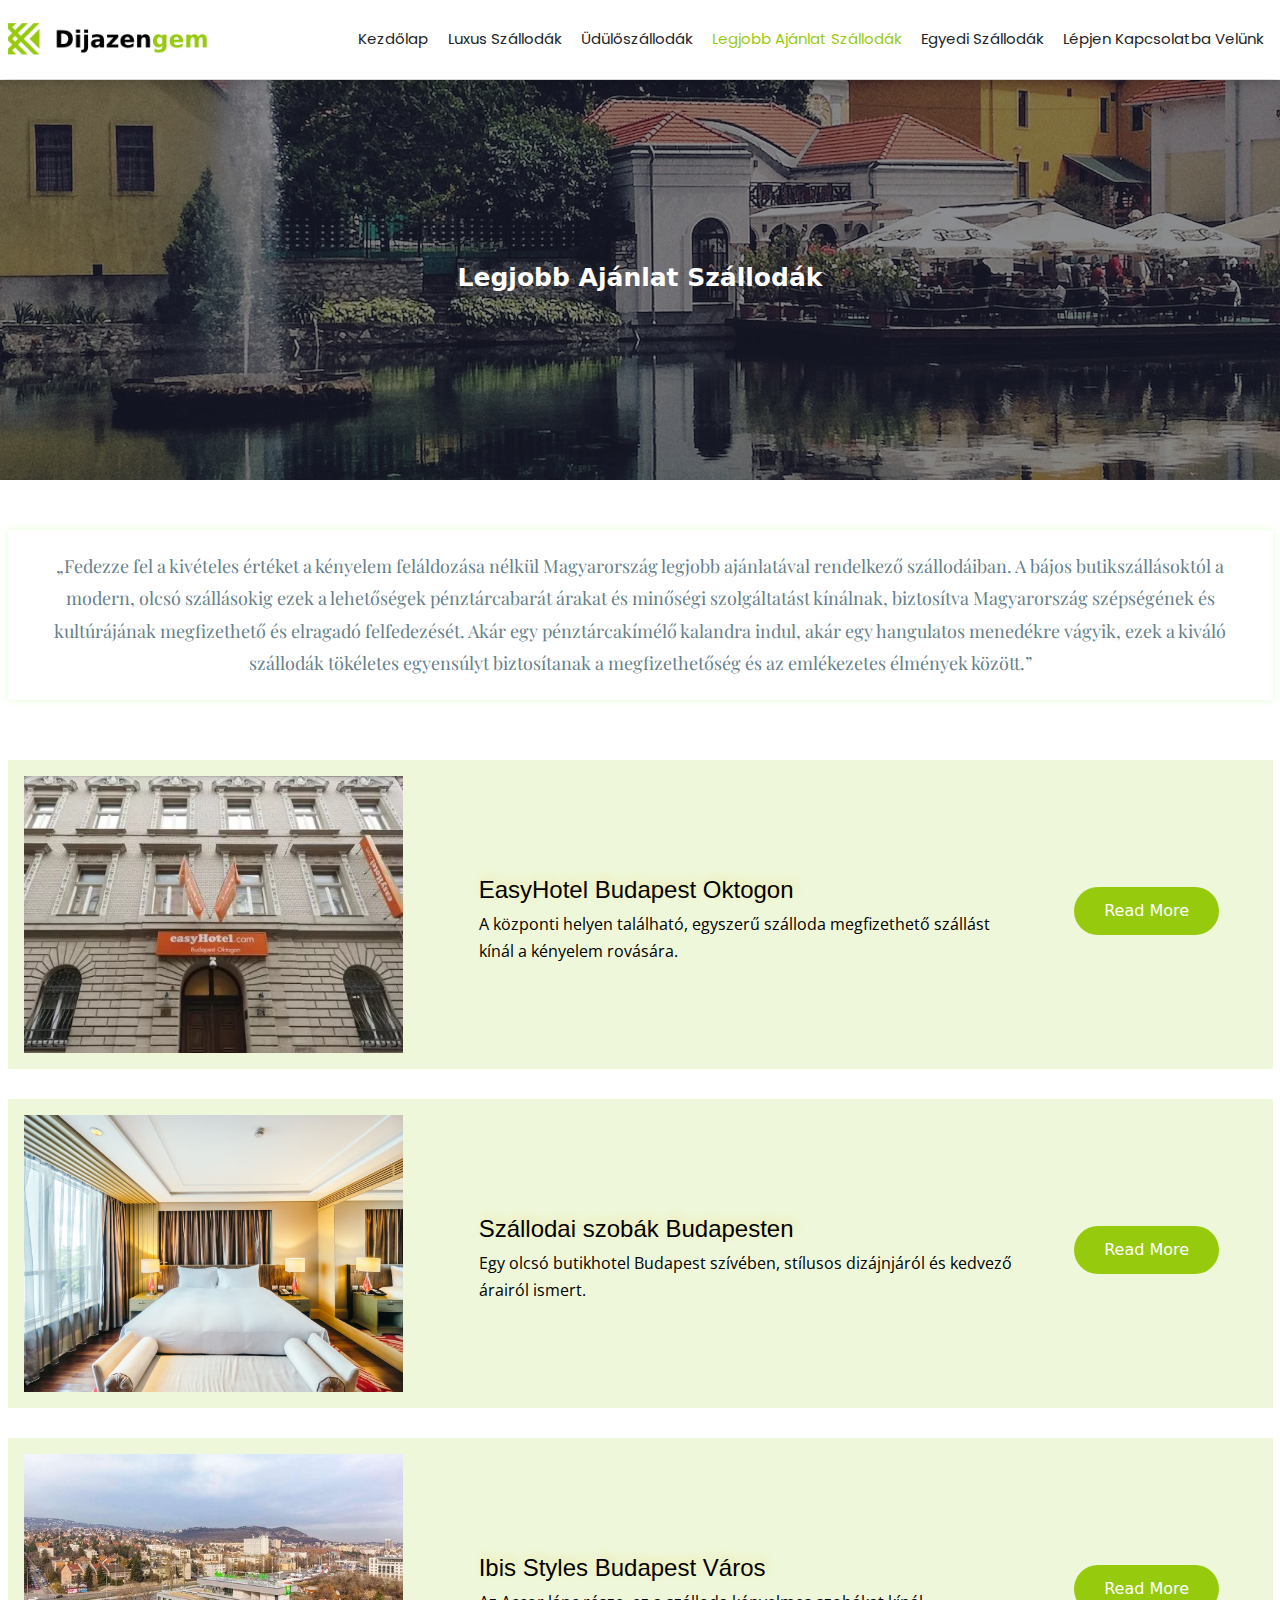
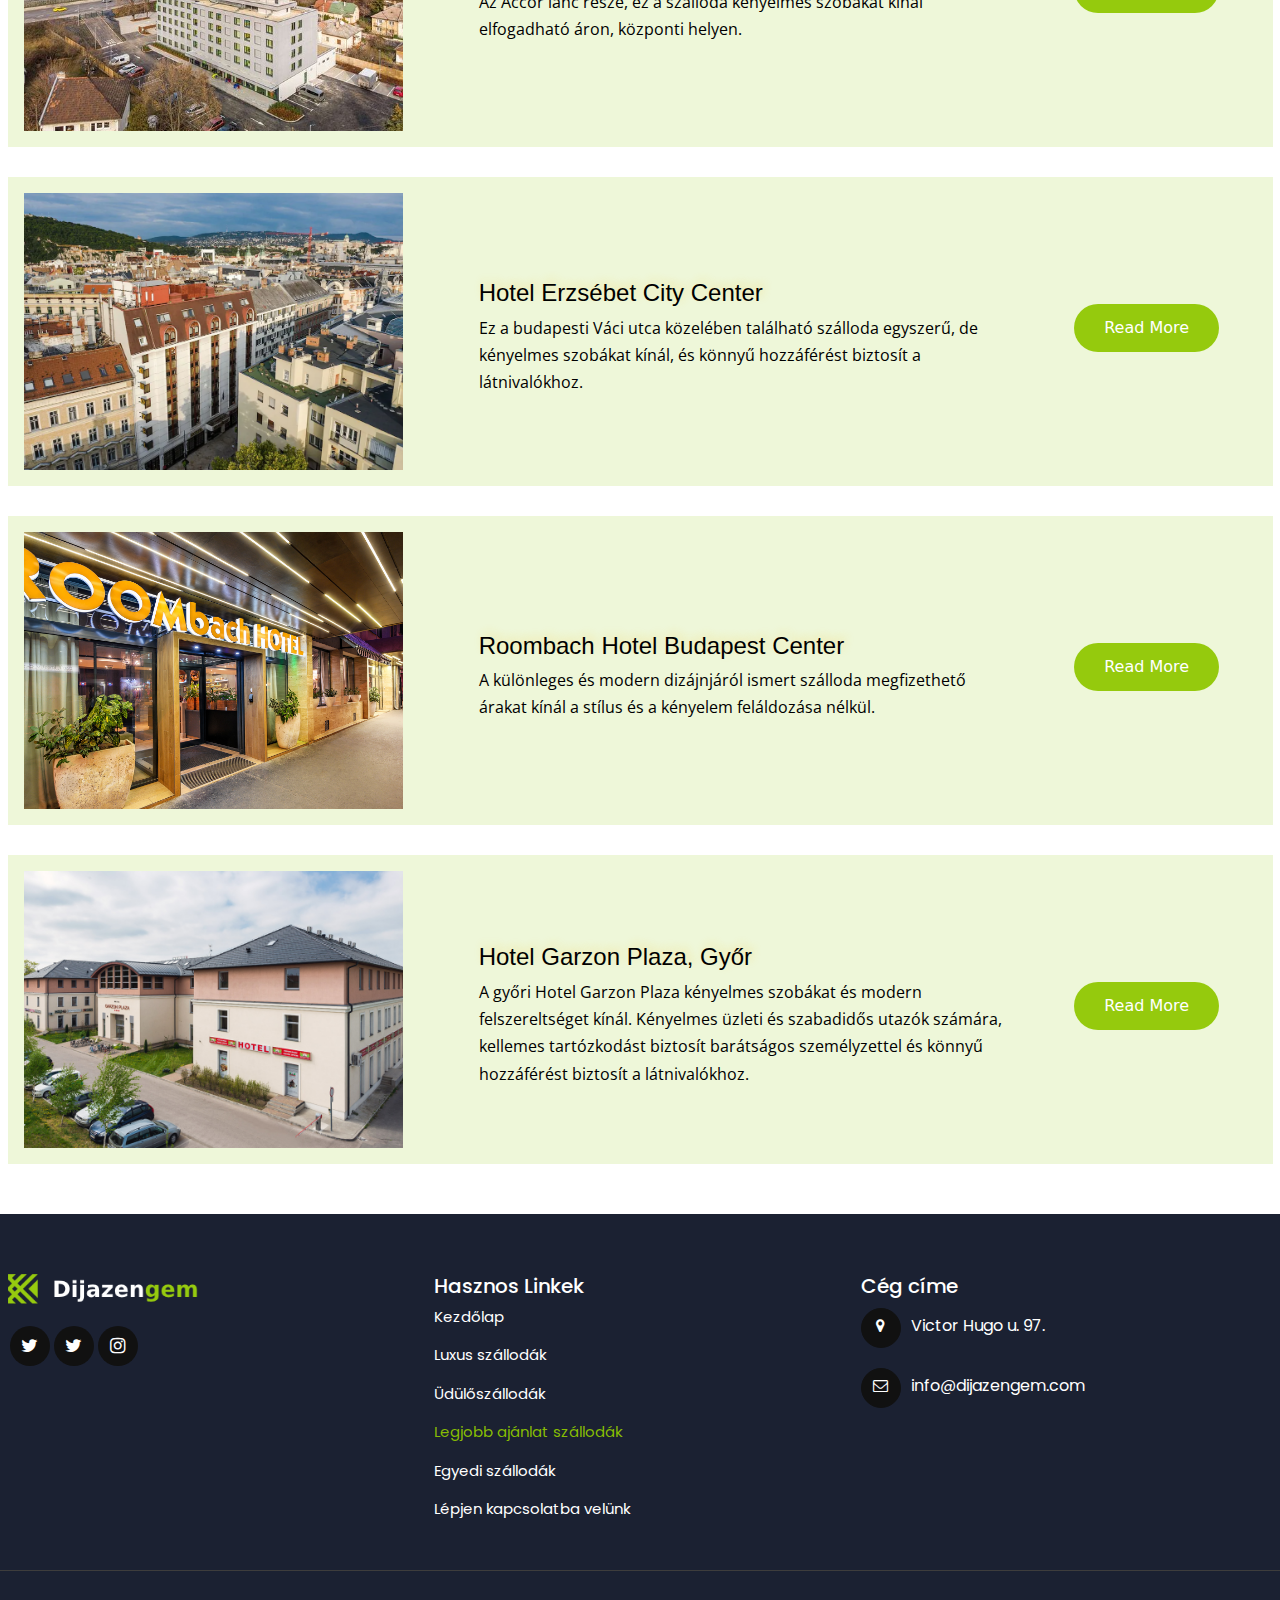
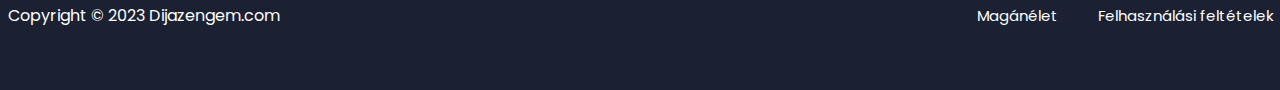
==== best-hotels.html @ f7c31608 "sdsd" ====
<!DOCTYPE html>
<html lang="en">

<head>
    <meta charset="utf-8">
    <meta name="viewport" content="width=device-width, initial-scale=1">
    <link rel="stylesheet" href="https://cdnjs.cloudflare.com/ajax/libs/font-awesome/4.7.0/css/font-awesome.min.css">
    <link rel="stylesheet" href="css/bootstrap.css">
    <link rel="stylesheet" href="css/style.css">
    <link rel="stylesheet" href="css/responsive.css">
    <link rel="icon" href="images/favicon.png" type="image/x-icon">
    <title>Best Offer Hotels</title>
</head>

<body id="best">
    <!-- site-header start -->
    <header class="site-header">
        <div class="container">
            <div class="site-logo">
                <a href="index.html"><img src="images/logo.png" alt="site-logo"></a>
            </div>
            <nav class="site-nav">
                <ul>
                    <li><a href="index.html">Kezdőlap</a></li>
                    <li><a href="luxury-hotels.html">Luxus szállodák</a></li>
                    <li><a href="resort-hotels.html">Üdülőszállodák</a></li>
                    <li><a href="best-hotels.html" class="active-menu">Legjobb ajánlat szállodák</a></li>
                    <li><a href="unique-hotels.html">Egyedi szállodák</a></li>
                    <li><a href="contact-us.html">Lépjen kapcsolatba velünk</a></li>

                </ul>
                <div class="closed-menu">
                    <span>×</span>
                </div>
            </nav>
            <div class="menu-toggle">
                <div class="bar-1"></div>
                <div class="bar-2"></div>
                <div class="bar-3"></div>
            </div>
        </div>
    </header>
    <!-- site header end -->
    <!-- Banner Section -->
    <section class="luxury-hotels best-hotels">
        <div class="container">
            <div class="bnr-iner">
                <h1>Legjobb Ajánlat Szállodák</h1>
            </div>
        </div>
    </section>
    <!-- Banner Section -->
    <!-- about section -->

    <section class="dijazengem-dis">
        <div class="container">
            <div class="durch-inner">
                <p>„Fedezze fel a kivételes értéket a kényelem feláldozása nélkül Magyarország legjobb ajánlatával
                    rendelkező szállodáiban. A bájos butikszállásoktól a modern, olcsó szállásokig ezek a lehetőségek
                    pénztárcabarát árakat és minőségi szolgáltatást kínálnak, biztosítva Magyarország szépségének és
                    kultúrájának megfizethető és elragadó felfedezését. Akár egy pénztárcakímélő kalandra indul, akár
                    egy hangulatos menedékre vágyik, ezek a kiváló szállodák tökéletes egyensúlyt biztosítanak a
                    megfizethetőség és az emlékezetes élmények között.”
                </p>
            </div>
        </div>
    </section>
    <!--  -->
    <!-- card section -->
    <div class="luxury-card">
        <div class="container">
            <div class="luxury-card-inner">
                <div class="row">
                    <div class="col-lg-4">
                        <div class="text_box">
                            <div class="main_hotel">
                                <a href="https://www.guestreservations.com/easyhotel-budapest-oktogon/booking?gclid=CjwKCAjw5_GmBhBIEiwA5QSMxFnCNx6LXbCwep4j0VblabWFEsykRBCKQLXK0LAtRCiZ2sjquOXOmQAv2D
                                                " target="_blank">
                                    <div class="img_box">
                                        <img src="images/EasyHotel.webp" alt="">
                                    </div>
                                </a>
                            </div>
                        </div>
                    </div>
                    <div class="col-lg-6">
                        <div class="text_hotel">
                            <h3>EasyHotel Budapest Oktogon
                            </h3>
                            <p>A központi helyen található, egyszerű szálloda megfizethető szállást kínál a
                                kényelem rovására.
                            </p>
                        </div>
                    </div>
                    <div class="col-lg-2">
                        <div class="banner-btn main">
                            <div class="banner-btn main">
                                <a href="https://www.guestreservations.com/easyhotel-budapest-oktogon/booking?gclid=CjwKCAjw5_GmBhBIEiwA5QSMxFnCNx6LXbCwep4j0VblabWFEsykRBCKQLXK0LAtRCiZ2sjquOXOmQAv2D
                                " class="default-btn btn-bg-two border-radius-50" target="_blank">Read More</a>
                            </div>
                        </div>
                    </div>
                </div>
            </div>
            <div class="luxury-card-inner one">
                <div class="row">
                    <div class="col-lg-4">
                        <div class="text_box">
                            <div class="main_hotel">
                                <a href="https://www.hotelrumbudapest.com/" target="_blank">
                                    <div class="img_box">
                                        <img src="images/dj.avif" alt="">
                                    </div>
                                </a>
                            </div>
                        </div>
                    </div>
                    <div class="col-lg-6">
                        <div class="text_hotel">
                            <h3>Szállodai szobák Budapesten
                            </h3>
                            <p>Egy olcsó butikhotel Budapest szívében, stílusos dizájnjáról és kedvező árairól
                                ismert.
                            </p>
                        </div>
                    </div>
                    <div class="col-lg-2">
                        <div class="banner-btn main">
                            <a href="https://www.hotelrumbudapest.com/" class="default-btn btn-bg-two border-radius-50"
                                target="_blank">Read
                                More</a>
                        </div>
                    </div>
                </div>
            </div>
            <div class="luxury-card-inner one">
                <div class="row">
                    <div class="col-lg-4">
                        <div class="text_box">
                            <div class="main_hotel">
                                <a href="https://all.accor.com/hotel/2025/index.en.shtml?utm_campaign=seo+maps&utm_medium=seo+maps&utm_source=google+Maps
                                                    " target="_blank">
                                    <div class="img_box">
                                        <img src="images/Ibis.jpg" alt="">
                                    </div>
                                </a>
                            </div>
                        </div>
                    </div>
                    <div class="col-lg-6">
                        <div class="text_hotel">
                            <h3>Ibis Styles Budapest Város

                            </h3>
                            <p>Az Accor lánc része, ez a szálloda kényelmes szobákat kínál elfogadható áron,
                                központi helyen.

                            </p>
                        </div>
                    </div>
                    <div class="col-lg-2">
                        <div class="banner-btn main">
                            <a href="https://all.accor.com/hotel/2025/index.en.shtml?utm_campaign=seo+maps&utm_medium=seo+maps&utm_source=google+Maps
                             " class="default-btn btn-bg-two border-radius-50" target="_blank">Read More</a>
                        </div>
                    </div>
                </div>
            </div>
            <div class="luxury-card-inner one">
                <div class="row">
                    <div class="col-lg-4">
                        <div class="text_box">
                            <div class="main_hotel">
                                <a href="https://www.danubiushotels.com/hu/szallodak-budapest/hotel-erzsebet-city-center"
                                    target="_blank">
                                    <div class="img_box">
                                        <img src="images/Hotel-e.webp" alt="hotel-img">
                                    </div>
                                </a>
                            </div>
                        </div>
                    </div>
                    <div class="col-lg-6">
                        <div class="text_hotel">
                            <h3>Hotel Erzsébet City Center </h3>
                            <p>Ez a budapesti Váci utca közelében található szálloda egyszerű, de
                                kényelmes szobákat kínál, és könnyű hozzáférést biztosít a
                                látnivalókhoz.
                            </p>
                        </div>
                    </div>
                    <div class="col-lg-2">
                        <div class="banner-btn main">
                            <a href="https://www.danubiushotels.com/hu/szallodak-budapest/hotel-erzsebet-city-center"
                                class="default-btn btn-bg-two border-radius-50" target="_blank">Read More</a>
                        </div>
                    </div>
                </div>
            </div>
            <div class="luxury-card-inner one">
                <div class="row">
                    <div class="col-lg-4">
                        <div class="text_box">
                            <div class="main_hotel">
                                <a href="https://roombach.com/?utm_source=google&utm_medium=organic&utm_campaign=Knowledge_Graph
                                                            " target="_blank">
                                    <div class="img_box">
                                        <img src="images/Roombach.jpg" alt="">
                                    </div>
                                </a>
                            </div>
                        </div>
                    </div>
                    <div class="col-lg-6">
                        <div class="text_hotel">
                            <h3>Roombach Hotel Budapest Center
                            </h3>
                            <p>A különleges és modern dizájnjáról ismert szálloda megfizethető árakat
                                kínál a stílus és a kényelem feláldozása nélkül.

                            </p>
                        </div>
                    </div>
                    <div class="col-lg-2">
                        <div class="banner-btn main">
                            <a href="https://roombach.com/?utm_source=google&utm_medium=organic&utm_campaign=Knowledge_Graph"
                                class="default-btn btn-bg-two border-radius-50" target="_blank">Read More</a>
                        </div>
                    </div>
                </div>
            </div>
            <div class="luxury-card-inner one">
                <div class="row">
                    <div class="col-lg-4">
                        <div class="text_box">
                            <div class="main_hotel">
                                <a href="https://garzonplaza.hu/" target="_blank">
                                    <div class="img_box">
                                        <img src="images/Hotel-Garzon.jpg" alt="">
                                    </div>
                                </a>
                            </div>
                        </div>
                    </div>
                    <div class="col-lg-6">
                        <div class="text_hotel">
                            <h3>Hotel Garzon Plaza, Győr

                            </h3>
                            <p>A győri Hotel Garzon Plaza kényelmes szobákat és modern felszereltséget
                                kínál. Kényelmes üzleti és szabadidős utazók számára, kellemes
                                tartózkodást biztosít barátságos személyzettel és könnyű hozzáférést
                                biztosít a látnivalókhoz.
                            </p>
                        </div>
                    </div>
                    <div class="col-lg-2">
                        <div class="banner-btn main">
                            <a href="https://garzonplaza.hu/" class="default-btn btn-bg-two border-radius-50"
                                target="_blank">Read
                                More</a>
                        </div>
                    </div>
                </div>
            </div>
        </div>
    </div>
    <!-- card section -->
    <!-- footer -->
    <footer class="footer">
        <div class="container">
            <div class="row">
                <div class="col-md-4">
                    <div class="footer_logo">
                        <a href="index.html"><img src="images/footer-logo.png" alt=""></a>
                        <div class="social-icons-btn">
                            <a class="icons twitter" href="#">
                                <i class="fa fa-twitter" aria-hidden="true"></i>
                            </a>
                            <a class="icons facebook" href="#">
                                <i class="fa fa-twitter" aria-hidden="true"></i>
                            </a>
                            <a class="icons instagram" href="#">
                                <i class="fa fa-instagram" aria-hidden="true"></i>
                            </a>
                        </div>
                    </div>
                </div>
                <div class="col-md-4">
                    <div class="Useful_link">
                        <h2>Hasznos Linkek
                        </h2>
                        <ul>
                            <li><a href="index.html">Kezdőlap</a></li>
                            <li><a href="luxury-hotels.html">Luxus szállodák</a></li>
                            <li><a href="resort-hotels.html">Üdülőszállodák</a></li>
                            <li><a href="best-hotels.html" class="active-menu">Legjobb ajánlat szállodák</a></li>
                            <li><a href="unique-hotels.html">Egyedi szállodák</a></li>
                            <li><a href="contact-us.html">Lépjen kapcsolatba velünk</a></li>
                        </ul>
                    </div>
                </div>
                <div class="col-md-4">
                    <div class="get">
                        <h2>Cég címe
                        </h2>
                        <div class="location">
                            <ul>
                                <li><a href="#"><i class="fa fa-map-marker" aria-hidden="true"></i>Victor Hugo u.
                                        97.</a>
                                </li>
                                <li><a href="mailto:nfo@dijazengem.com"><i class="fa fa-envelope-o"
                                            aria-hidden="true"></i>info@dijazengem.com </a></li>
                            </ul>
                        </div>

                    </div>
                </div>
            </div>
            <div class="copyright">
                <div class="row">
                    <div class="col-md-6">
                        <div class="copyrights">
                            <p>Copyright © 2023 Dijazengem.com</p>
                        </div>
                    </div>
                    <div class="col-md-6">
                        <div class="policey">
                            <ul>
                                <li><a href="privacy.html">Magánélet</a></li>
                                <li><a href="terms-and-conditions.html">Felhasználási feltételek
                                    </a></li>
                            </ul>
                        </div>
                    </div>
                </div>
            </div>
        </div>
    </footer>
    <!-- footer -->
    <script src="js/bootstrap.js"></script>
    <script src="js/jquery.js"></script>
    <script>
        $(document).ready(function () {
            $(".menu-toggle").click(function () {
                $("body").addClass("toggle");
            });
        });

        $(document).ready(function () {
            $(".closed-menu").click(function () {
                $("body").removeClass("toggle");
            });
        });
    </script>
</body>

</html>
---- css/style.css ----
/*global start*/
    @import url('https://fonts.googleapis.com/css2?family=Poppins:ital,wght@0,300;0,400;0,500;0,600;0,700;0,800;1,300;1,400;1,500;1,600;1,700&display=swap');
    @import url('https://fonts.googleapis.com/css2?family=Open+Sans:ital,wght@0,300;0,400;0,500;0,600;0,700;1,400;1,500;1,700&display=swap');
    @import url('https://fonts.googleapis.com/css2?family=Playfair+Display:ital,wght@0,400;0,500;0,600;0,700;0,800;1,400;1,500;1,600;1,700&display=swap');

    * {
        box-sizing: border-box;

    }

    body {
        margin: 0;
        padding: 0;
        overflow-x: hidden;
        font-size: 1.6rem;

    }

    ul {
        margin: 0;
        padding: 0;
        list-style-type: none;
    }

    img {
        width: 100%;
    }

    a {
        text-decoration: none;
        color: inherit;
    }

    a:focus {
        color: inherit;
    }

    html {
        font-size: 62.5%;
    }

    .container {
        max-width: 1300px;
    }

    /*global end*/

    /*header start*/
    .site-header {
        padding: 20px 0;
        background: #fff;
        position: absolute;
        top: 0;
        left: 0;
        right: 0;
        width: 100%;
        z-index: 99999;
        box-shadow: 0 0 15px rgba(0, 0, 0, 0.3);


    }

    .site-header .container {
        display: flex;
        flex-wrap: wrap;
        justify-content: space-between;
        align-items: center;

    }

    .site-logo img {
        max-width: 200px;
    }

    .site-nav ul {
        display: flex;
        flex-wrap: wrap;
    }

    .site-nav li a {
        font-size: 15px;
        display: inline-block;
        padding: 0.8rem 1rem;
        text-transform: capitalize;
        font-family: 'Poppins', sans-serif;
    }

    .site-nav li a:hover {
        color: rgb(143 199 0 / 94%);
    }

    .menu-toggle {
        display: none;
    }

    .menu-toggle .bar-1,
    .bar-2,
    .bar-3 {
        width: 2.5rem;
        height: 2px;
        background-color: #333;
        margin: 0.6rem 0;
        transition: all 0.3s linear;
        display: block;
    }

    .closed-menu {
        display: none;
    }


    ul.dropdown-content {
        position: absolute;
        width: 250px;
        background: transparent;
        top: 100%;
        left: 0;
        background: #f1f1f1;
        display: none;
    }

    .dropdown:hover .dropdown-content {
        display: block;
    }

    .active-menu {
        color: rgb(143 199 0 / 94%) !important;
    }

    /* Header end*/
    /* Banner css */
    section.banner {
        padding: 140px 0 60px;
        background: url(../images/home-bnr.jpg) no-repeat;
        background-position: center;
        background-size: cover;
        height: 800px;
        display: flex;
        align-items: center;
        object-fit: cover;
        justify-content: center;
        position: relative;
        z-index: 99;

    }

    section.banner::after {
        content: '';
        background-color: #0000006e;
        width: 100%;
        height: 100%;
        position: absolute;
        inset: 0;
        z-index: -9;
    }

    .bnr-text h1 {
        font-size: 48px;
        line-height: 1.2;
        font-weight: 600;
        margin-bottom: 20px;
        color: #fff;
        font-family: 'Playfair Display', serif;
        text-align: center;
    }



    .bnr-img img {
        border-radius: 50px;
    }

    .btn-bg-two {
        background-color: rgb(143 199 0 / 94%);
    }

    .default-btn {
        display: inline-block;
        padding: 12px 42px;
        color: #ffffff;
        text-align: center;
        position: relative;
        overflow: hidden;
        z-index: 1;
    }

    .border-radius-50 {
        border-radius: 50px !important;
    }

    .default-btn::before {
        content: "";
        position: absolute;
        top: 0;
        left: 0%;
        width: 0;
        height: 50%;
        background-color: #1B2132;
        z-index: -1;
        -webkit-transition: all 0.7s;
        transition: all 0.7s;
        opacity: 0;
    }

    .default-btn::after {
        content: "";
        position: absolute;
        bottom: 0;
        right: 0%;
        width: 0;
        height: 50%;
        background-color: #1B2132;
        z-index: -1;
        opacity: 0;
        -webkit-transition: all 0.8s;
        transition: all 0.8s;
    }

    .default-btn:hover::after {
        width: 100%;
        opacity: 1;
        color: #ffffff !important;
    }

    .default-btn:hover::before {
        width: 100%;
        color: #ffffff !important;
        opacity: 1;
    }

    .default-btn:hover {
        color: #ffffff !important;
    }

    /*  */
    /*  */
    .card-1 {
        padding: 29px 0;
    }

    .card-1 .row {
        justify-content: center;
    }

    .card-1 h2 {
        text-align: center;
        margin: 40px 0;
        font-family: 'Poppins', sans-serif;
        font-weight: 600;
        font-size: 24px;
    }

    .wrapper {

        background-color: #fff;
        margin: 1.5%;
        padding: 2em 1em;
        box-sizing: border-box;
        box-shadow: 0 1px 30px rgba(0, 0, 0, 0.12), 0 3px 5px rgba(0, 0, 0, 0.24);
        text-align: center;
    }

    .wrapper>h3 {
        font-family: 'Poppins', sans-serif;
        font-weight: 600;
        font-size: 18px;
        letter-spacing: .15em;
        color: #333;
        margin-bottom: 20px;
    }

    .details {
        width: 95%;
        margin: 0 auto 2em;
        padding-top: 10.5em;
        padding-bottom: 1em;
        background-color: #FEF4F2;
        color: #333;
        box-shadow: 0 1px 3px rgba(0, 0, 0, 0.12), 0 1px 5px rgba(0, 0, 0, 0.24);
        transition: all ease-in 0.15s;
        padding-left: 20px;
        padding-right: 20px;
    }

    .wrapper:hover .details {
        box-shadow: 0 14px 28px rgba(0, 0, 0, 0.25), 0 10px 5px rgba(0, 0, 0, 0.22);
        transform: translate(0px, -2px) scale(1.01);
    }

    .details p {
        font-size: 16px;
        font-family: 'Open Sans', sans-serif;
        margin: 0;
        padding: 20px 0;
    }

    .image {
        position: relative;
        z-index: 2;
        width: 85%;
        height: 250px;
        margin: 0 auto -10em;
        background-size: cover;
        background-position: center;
        box-shadow: 0 1px 3px rgba(0, 0, 0, 0.12), 0 1px 10px rgba(0, 0, 0, 0.24);
        transition: all ease-in .15s;
    }

    .wrapper:hover .image {
        box-shadow: 0 14px 28px rgba(0, 0, 0, 0.25), 0 10px 10px rgba(0, 0, 0, 0.22);
        transform: translate(0px, -3px) scale(1.02);
    }


    .i1 {
        background: url(../images/Luxury-hotels.jpeg);
    }

    .i2 {
        background: url(../images/Resort-hotels.jpeg);
    }

    .i3 {
        background: url(../images/Best-deal-Hotels.jpeg);
    }

    .i4 {
        background: url(../images/Unique-hotels.jpeg);
    }


    /* footr */
    .footer_logo img {
        width: 100%;
        max-width: 190px;
    }

    footer.footer {
        background-color: #1B2132;
        padding: 60px 0 60px 0;
        margin-top: 50px;
    }

    .footer_logo p {
        color: #fff;
        font-family: 'Montserrat';
        font-size: 18px;
        width: 100%;
        max-width: 403px;
        margin-top: 26px;
    }

    .Useful_link h2,
    .get h2 {
        color: #fff;
        font-size: 20px;
        font-family: 'Poppins', sans-serif;
        margin: 0;
        text-align: left;
    }

    .Useful_link ul li a {
        color: #fff;
        padding: 8px 0;
        display: block;
        font-family: 'Poppins', sans-serif;
        font-size: 15px;
    }

    .footer_logo ul {
        margin-top: 40px;
    }

    .social-icons-btn {
        display: flex;
        margin-top: 20px;
    }

    .icons {
        width: 40px;
        height: 40px;
        font-size: 18px;
        font-weight: 500;
        text-decoration: none;
        background: #111;
        margin: 0.2rem;
        display: flex;
        justify-content: center;
        align-items: center;
        border-radius: 50%;

        color: #fff;
        cursor: pointer;
        transition:
            all 0.15s ease;
    }

    .icons:hover {
        color: #fff;
    }

    .twitter:hover {
        background: #00ECEE;
    }

    .facebook:hover {
        background: #4267B2;
    }

    .instagram:hover {
        background-image:
            linear-gradient(#8a3ab9,
                #e95950,
                #bc2a8d,
                #fccc63);
    }

    .linkedin:hover {
        background: #0A66C2;
    }

    .footer_logo ul a:hover {
        background-color: transparent;
        border: 1px solid;
        color: #deb666;
    }

    .Useful_link ul li a:hover {
        color: rgb(143 199 0 / 94%);
    }

    .location ul li a {
        color: #fff;
        padding: 10px 0;
        display: inline-block;
        line-height: 29px;
        font-size: 16px;
        font-weight: 400;
        font-family: 'Poppins', sans-serif;
    }

    .location ul li a i {
        background: #111;
        text-align: center;
        border-radius: 37px;
        height: 40px;
        width: 40px;
        font-size: 15px;
        padding: 9px;
        margin: 0 10px 0 0;
        border: 1px solid #111;
    }

    .location ul li a i:hover {
        background-color: transparent;
        border: 1px solid;
        color: rgb(143 199 0 / 94%);
    }

    footer.footer .row {
        border-bottom: 1px solid #3e3d3c;
        padding: 0 0 41px 0;
    }

    .location ul li a:hover {
        text-decoration: underline;

    }

    .policey ul {
        display: flex;
        justify-content: flex-end;
    }

    footer.footer .copyright .row {
        border: none;
        padding: 0;
    }

    .policey ul li a {
        color: #fff;
        padding: 0px 0px 0 40px;
        display: inline-block;
        line-height: 29px;
        font-size: 15px;
        font-weight: 400;
        font-family: 'Poppins', sans-serif;
    }

    .policey ul li a:hover {
        color: rgb(143 199 0 / 94%);
    }

    .copyrights p {
        line-height: 29px;
        font-size: 16px;
        font-weight: 400;
        font-family: 'Poppins', sans-serif;
        color: #fff;
        margin: 0;
    }

    .copyright {
        margin-top: 30px;
    }

    /* Contact page */
    section.contact-us {
        background: url(../images/contact-bnr.jpg);
        margin: 80px 0 0 0;
        height: 400px;
        padding: 40px 0;
        display: flex;
        align-items: center;
        justify-content: center;
        position: relative;
        z-index: 99;
        background-position: center;
    }

    section.contact-us::before {
        content: '';
        position: absolute;
        top: 0;
        left: 0;
        right: 0;
        width: 100%;
        height: 100%;
        background-color: #1B2132;
        opacity: 0.5;
        z-index: -9;
    }

    .bnr-text-inner h1 {
        text-align: center;
        color: #fff;
    }

    section.contact-description {
        padding: 40px 0 20px;
    }

    .description-inr h5 {
        font-size: 18px;
        font-weight: 600;
        color: #000;
    }

    .description-inr p {
        font-size: 16px;
    }

    .description-inr p a {
        color: #4267B2;
    }

    /* terms start */
    section.terms {
        padding: 80px 0 0 0;
    }

    .condition_wrap h5 {
        font-size: 20px;
        font-family: 'Poppins', sans-serif;
        font-weight: 600;
        padding-bottom: 20px;
    }

    .condition_wrap p {
        font-size: 16px;
        font-family: 'Open Sans', sans-serif;
        line-height: 28px;
        margin-bottom: 0;
    }

    .condition_wrap p {
        padding-bottom: 20px;
    }

    .condition_wrap ul li::before {
        position: absolute;
        content: "";
        background: #000;
        width: 8px;
        height: 8px;
        top: 8px;
        left: 0;
        border-radius: 50%;
    }

    .condition_wrap ul li {
        position: relative;
        padding-left: 20px;
        padding-bottom: 15px;
        font-family: 'Open Sans', sans-serif;
    }

    #terms {
        background-size: cover;
        padding: 90px 0 0 0;
        margin: 50px 0 0 0;
        background-position: center;
        position: relative;
    }

    h1.awe {
        color: #000;
        text-align: center;
    }

    #Privacy {
        background-size: cover;
        padding: 90px 0px;
        margin: 125px 0 0 0;
        background-position: center;
        position: relative;
    }

    .active {
        color: #deb666 !important;

    }

    a:not([href]):not([tabindex]) {
        color: #fff;
        text-decoration: none;
    }

    h1.policey {
        color: #000;
    }

    /* luxury-hotels page */
    .luxury-hotels {
        background: url(../images/luxury-hotels-bner.jpg)no-repeat;
        height: 400px;
        background-size: cover;
        background-position: center;
        display: flex;
        align-items: center;
        justify-content: center;
        position: relative;
        z-index: 99;
        margin-top: 80px;
    }

    .luxury-hotels::before {
        content: '';
        position: absolute;
        top: 0;
        left: 0;
        right: 0;
        width: 100%;
        height: 100%;
        background-color: #1B2132;
        opacity: 0.5;
        z-index: -9;
    }

    .luxury-hotels .bnr-iner h1 {
        color: #fff;
        text-align: center;
        text-transform: capitalize;
        font-weight: 600;
    }

    .about-text p {
        font-size: 16px;
        color: #000;
        padding: 30px 0;
    }

    .text_box {
        height: 100%;
        box-shadow: 0 1px 3px rgba(0, 0, 0, 0.12), 0 1px 2px rgba(0, 0, 0, 0.24);
        background: #fff;
        padding: 16px 16px 16px;
        position: relative;
        z-index: 99;
    }

    .text_hotel h3 {
        line-height: 1.4;
        color: #000;
        font-family: "Josefin Sans", sans-serif;
        font-size: 24px;
        text-shadow: 3px -4px 8px rgba(255, 200, 39, 0.3);
        margin-top: 20px;
    }

    .text_hotel p {
        color: #000;
        line-height: 1.7;
        font-family: "Open Sans", sans-serif;
        font-size: 16px;
    }

    .second {
        margin-top: 50px;
    }


    .img_box img {
        height: 277px;
        object-fit: cover;
    }

    /* luxury-hotels page */
    /* section.luxury-hotels.resort */
    section.luxury-hotels.resort {
        background: url(../images/bnr-2.jpg);
        background-position: center;
    }


    body#unique .second .row {
        justify-content: center;
    }

    section.luxury-hotels.best-hotels {
        background: url(../images/room_classic_header.jpg);
        background-position: center;
    }

    section.luxury-hotels.unique-hotels {
        background: url(../images/room_studio_header.jpg);
    }

    /*  */
    section.dijazengem-dis {
        padding: 50px 0;
    }

    section.dijazengem-dis .durch-inner p {
        font-family: 'Playfair Display', serif;
        color: #677F8B;
        font-size: 18px;
        font-weight: 400;
        line-height: 1.8;
        box-shadow: 0 0 7px rgba(143, 255, 69, 0.26);
        padding: 20px;
        text-align: center;
    }


    /*  */

    .luxury-wrapper {
        box-shadow: 0 0 7px rgba(143, 255, 69, 0.26);
    }

    .luxury-wrapper .row {
        align-items: center;
    }

    .luxury-wrapper .text_hotel {
        padding: 0 0 0 50px;
    }

    .luxury-wrapper.one {
        margin-top: 40px;
    }

    #resort .text_box {
        box-shadow: none;
        background: transparent;
    }

    #resort .text_hotel {
        width: 100%;
        max-width: 536px;
        margin: 0 auto;
    }

    #resort .luxury-card-inner .row {
        align-items: center;

    }

    #resort .luxury-card-inner {
        background-color: #8fc60126;
        transition: all 0.3s;
    }

    #resort .img_box {
        overflow: hidden;
        transition: all 0.3s;
    }

    #resort .img_box:hover img {
        transform: scale(1.2);
        transition: all 0.3s;
    }

    #resort .luxury-card-inner.one {
        margin-top: 30px;
    }

    #resort .default-btn {
        padding: 12px 30px;
    }

    #resort .luxury-card-inner:hover {
        box-shadow: 0 15px 45px 0 rgba(0, 0, 0, .31);
    }

    body#unique .text_box {
        box-shadow: none;
        background: transparent;
    }

    body#unique .text_hotel {
        width: 100%;
        max-width: 536px;
        margin: 0 auto;
    }

    body#unique .luxury-card-inner .row {
        align-items: center;

    }

    body#unique .luxury-card-inner {
        background-color: #8fc60126;
        transition: all 0.3s;
    }

    body#unique .img_box {
        overflow: hidden;
        transition: all 0.3s;
    }

    body#unique .img_box:hover img {
        transform: scale(1.2);
        transition: all 0.3s;
    }

    body#unique .luxury-card-inner.one {
        margin-top: 30px;
    }

    body#unique .default-btn {
        padding: 12px 30px;
    }

    body#unique .luxury-card-inner:hover {
        box-shadow: 0 15px 45px 0 rgba(0, 0, 0, .31);
    }

    #luxury-card .text_hotel p {
        width: 100%;
        max-width: 699px;
    }

    body#best .text_box {
        box-shadow: none;
        background: transparent;
    }

    body#best .text_hotel {
        width: 100%;
        max-width: 536px;
        margin: 0 auto;
    }

    body#best .luxury-card-inner .row {
        align-items: center;

    }

    body#best .luxury-card-inner {
        background-color: #8fc60126;
        transition: all 0.3s;
    }

    body#best .img_box {
        overflow: hidden;
        transition: all 0.3s;
    }

    body#best .img_box:hover img {
        transform: scale(1.2);
        transition: all 0.3s;
    }

    body#best .luxury-card-inner.one {
        margin-top: 30px;
    }

    body#best .default-btn {
        padding: 12px 30px;
    }

    body#best .luxury-card-inner:hover {
        box-shadow: 0 15px 45px 0 rgba(0, 0, 0, .31);
    }
---- css/responsive.css ----
@media only screen and (max-width: 1300px) and (min-width: 1199px) {}

@media screen and (max-width:1199px) {

    .luxury-hotels,
    section.contact-us {

        margin-top: 73px;
    }

    section.banner {
        height: auto;
    }

    .site-nav {
        position: fixed;
        top: 0;
        left: 0;
        right: 0;
        bottom: 0;
        width: 300px;
        background: #000;
        transition: .4s cubic-bezier(0, 0, 0.13, 0.61);
        transform: translateX(-100%)
    }

    .site-nav ul {
        display: block;
        margin-top: 40px
    }

    .site-nav ul li {
        border-bottom: 1px solid #fff
    }

    .site-nav ul li a {
        color: #fff
    }

    .menu-toggle {
        display: block
    }

    .closed-menu {
        font-size: 40px;
        color: #fff;
        position: absolute;
        top: -5px;
        right: 15px;
        display: inline-block;
    }

    .toggle .site-nav {
        transform: translateX(0)
    }
}

@media screen and (max-width:991px) {

    .banner-btn.main {
        text-align: center;
        padding: 0 0 40px;
    }

    .text_hotel {
        padding: 0 30px;
    }

    .img_box img {
        height: 200px;
        object-fit: cover;
    }

    .bnr-text h1 {
        font-size: 26px;
    }

    .bnr-text p {
        font-size: 16px;
    }

    .luxury-hotels,
    section.contact-us {
        height: auto;
        padding: 100px 0;
    }

    #luxury-card .banner-btn.main {
        text-align: left;
        padding: 0 0 40px;
    }
}

@media screen and (max-width:767px) {
    footer.footer {
        text-align: center;
    }

    .social-icons-btn {
        display: flex;
        justify-content: center;
    }

    .Useful_link h2,
    .get h2 {

        text-align: center;
    }

    .Useful_link {
        margin-top: 30px;
    }

    .get {
        margin-top: 30px;
    }

    .policey ul {
        display: flex;
        justify-content: center;
        flex-direction: column;
    }

    .policey ul li a {

        padding: 0px;

    }

    .luxury-card-inner .row .col-lg-4 {
        margin-top: 30px;
    }

    .second {
        margin-top: 0px;
    }
}
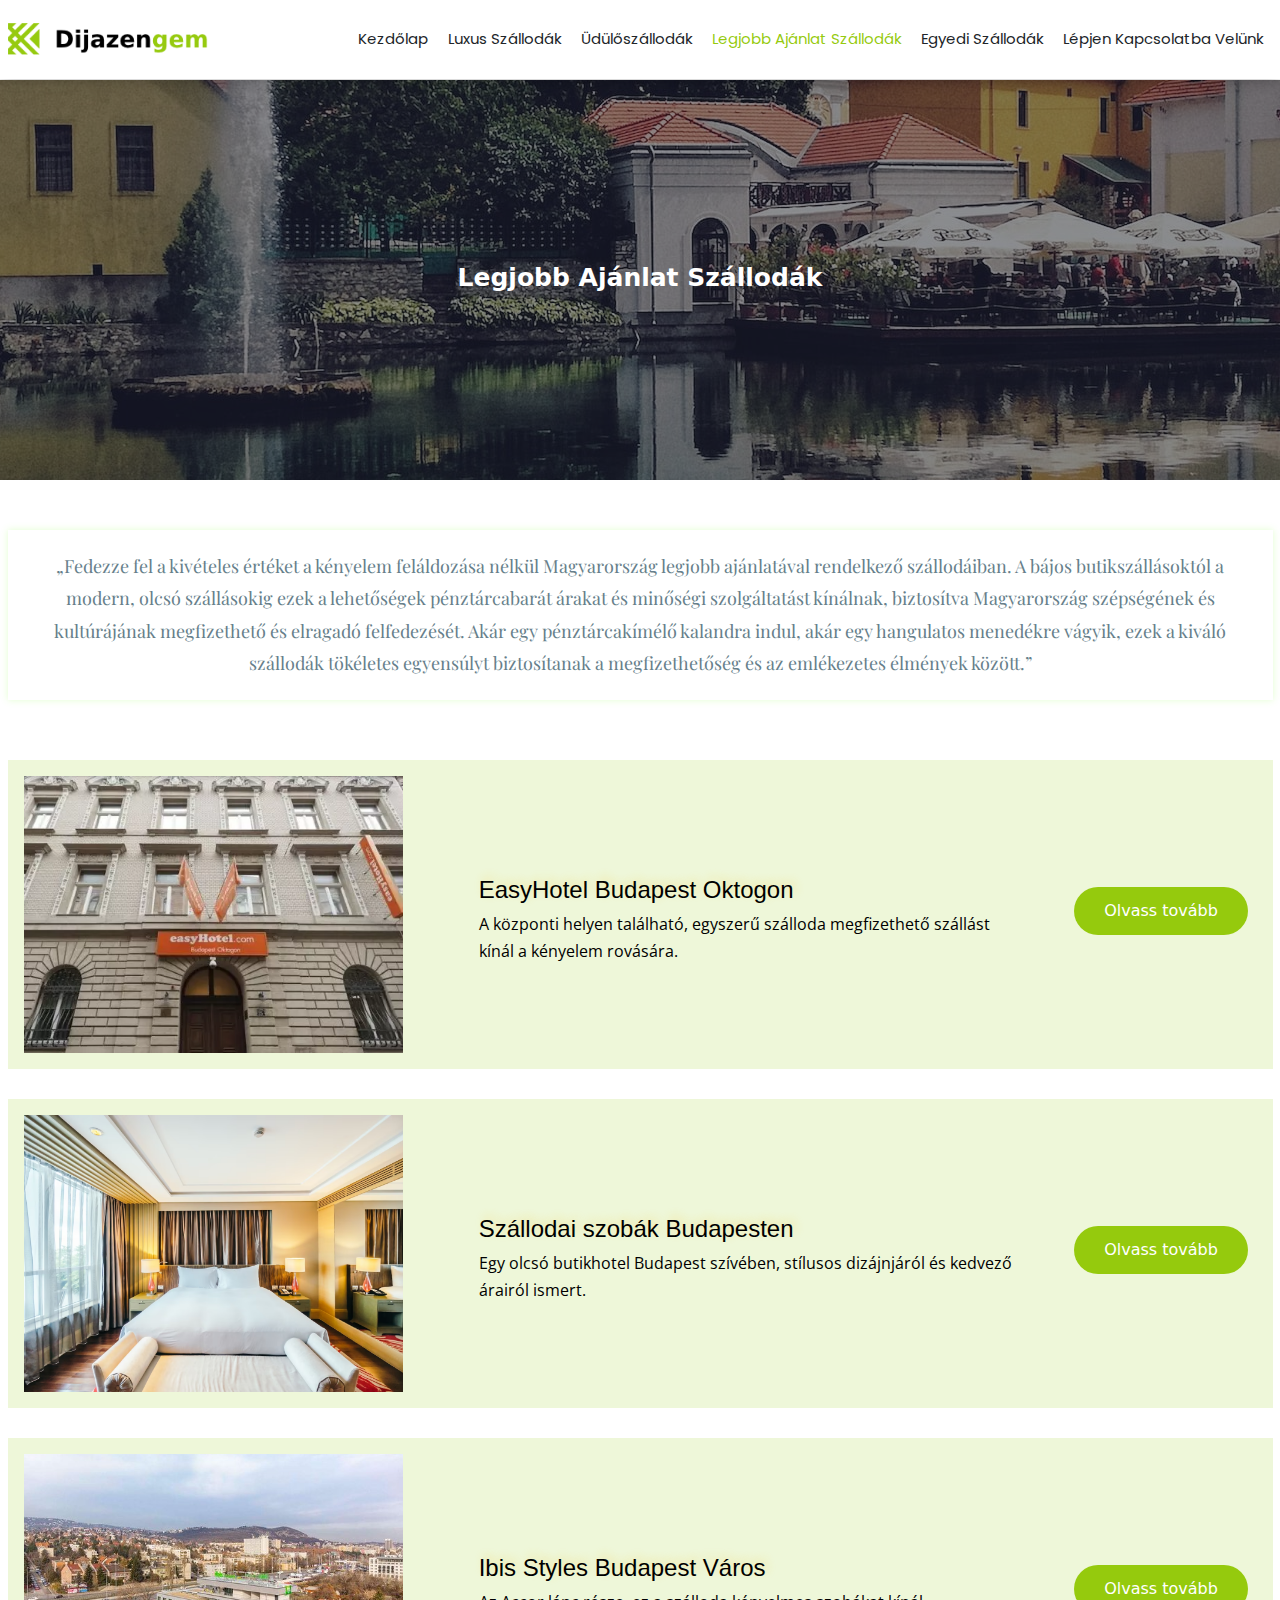
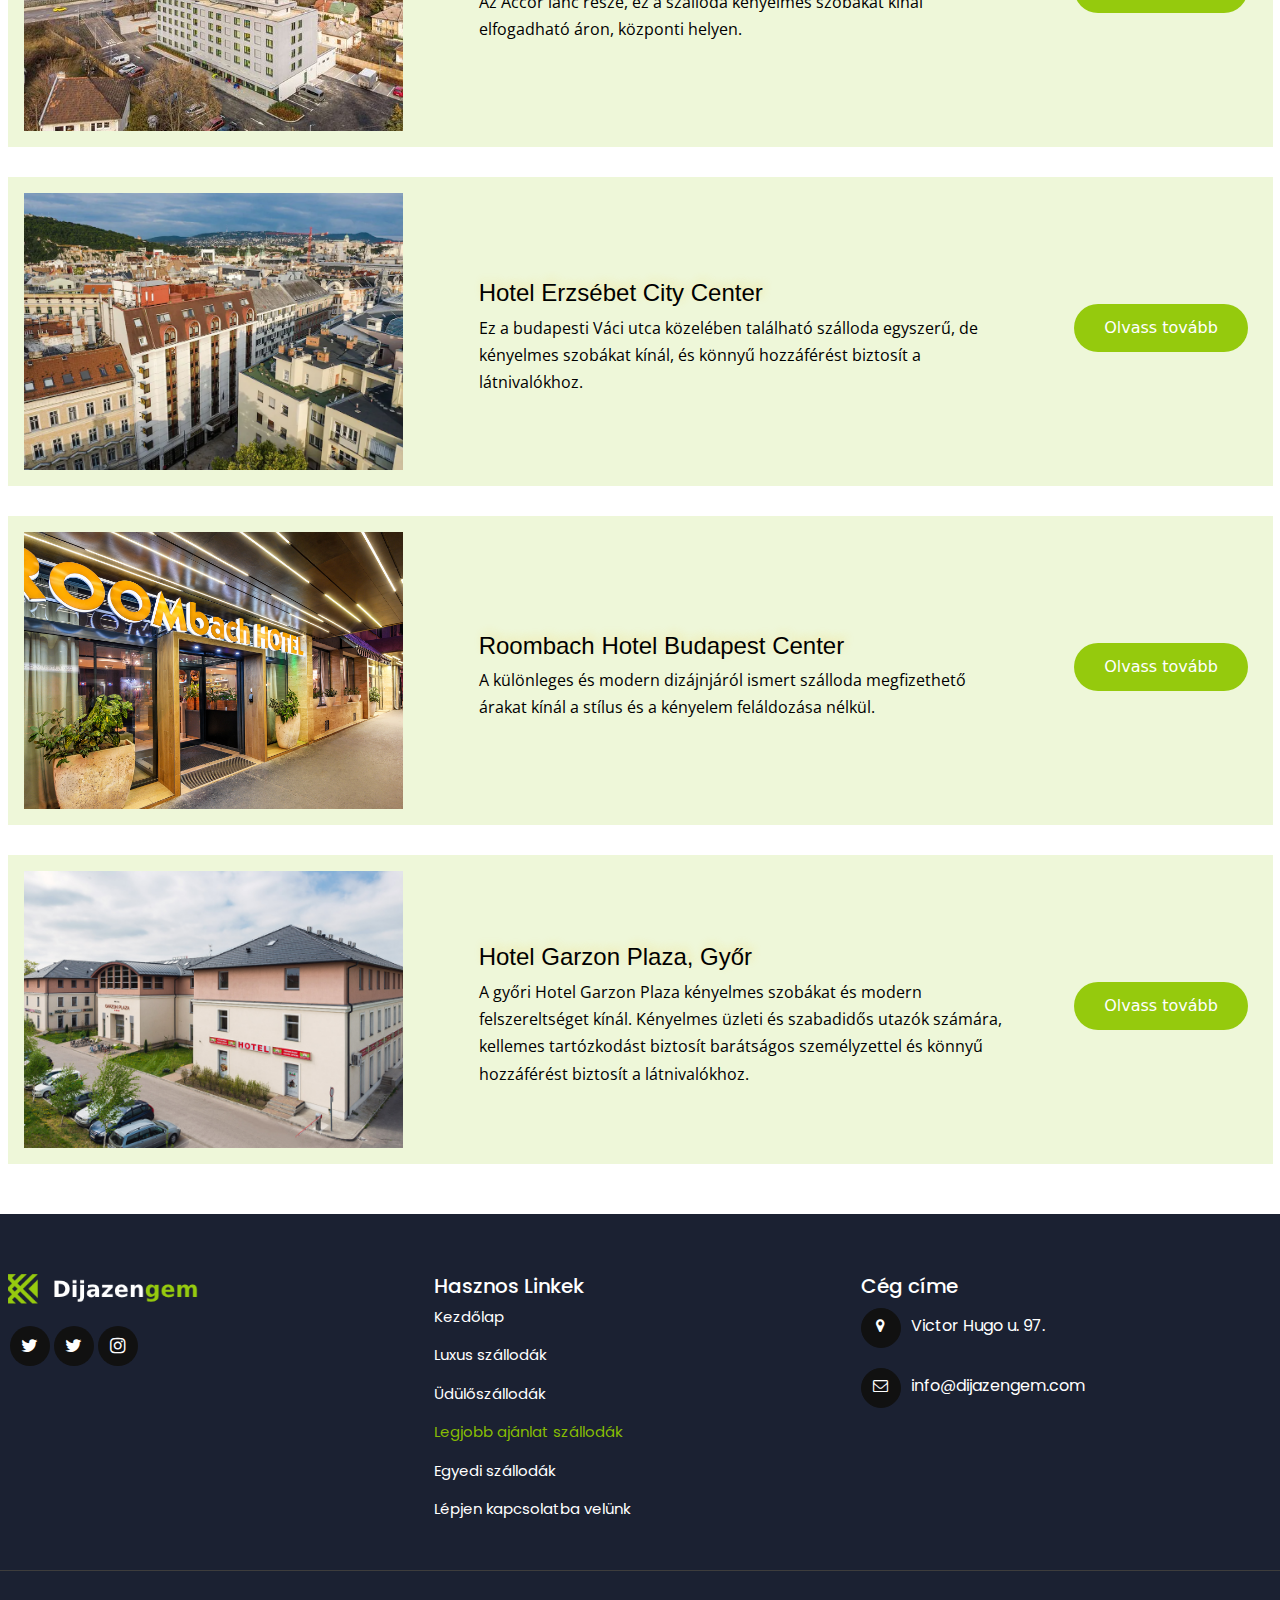
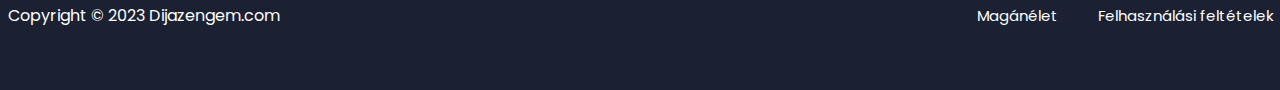
==== commit cd544791: "sd" ====
--- a/best-hotels.html
+++ b/best-hotels.html
@@ -96,7 +96,7 @@
                         <div class="banner-btn main">
                             <div class="banner-btn main">
                                 <a href="https://www.guestreservations.com/easyhotel-budapest-oktogon/booking?gclid=CjwKCAjw5_GmBhBIEiwA5QSMxFnCNx6LXbCwep4j0VblabWFEsykRBCKQLXK0LAtRCiZ2sjquOXOmQAv2D
-                                " class="default-btn btn-bg-two border-radius-50" target="_blank">Read More</a>
+                                " class="default-btn btn-bg-two border-radius-50" target="_blank">Olvass tovább</a>
                             </div>
                         </div>
                     </div>
@@ -127,8 +127,7 @@
                     <div class="col-lg-2">
                         <div class="banner-btn main">
                             <a href="https://www.hotelrumbudapest.com/" class="default-btn btn-bg-two border-radius-50"
-                                target="_blank">Read
-                                More</a>
+                                target="_blank">Olvass tovább</a>
                         </div>
                     </div>
                 </div>
@@ -161,7 +160,7 @@
                     <div class="col-lg-2">
                         <div class="banner-btn main">
                             <a href="https://all.accor.com/hotel/2025/index.en.shtml?utm_campaign=seo+maps&utm_medium=seo+maps&utm_source=google+Maps
-                             " class="default-btn btn-bg-two border-radius-50" target="_blank">Read More</a>
+                             " class="default-btn btn-bg-two border-radius-50" target="_blank">Olvass tovább</a>
                         </div>
                     </div>
                 </div>
@@ -192,7 +191,7 @@
                     <div class="col-lg-2">
                         <div class="banner-btn main">
                             <a href="https://www.danubiushotels.com/hu/szallodak-budapest/hotel-erzsebet-city-center"
-                                class="default-btn btn-bg-two border-radius-50" target="_blank">Read More</a>
+                                class="default-btn btn-bg-two border-radius-50" target="_blank">Olvass tovább</a>
                         </div>
                     </div>
                 </div>
@@ -224,7 +223,7 @@
                     <div class="col-lg-2">
                         <div class="banner-btn main">
                             <a href="https://roombach.com/?utm_source=google&utm_medium=organic&utm_campaign=Knowledge_Graph"
-                                class="default-btn btn-bg-two border-radius-50" target="_blank">Read More</a>
+                                class="default-btn btn-bg-two border-radius-50" target="_blank">Olvass tovább</a>
                         </div>
                     </div>
                 </div>
@@ -257,8 +256,7 @@
                     <div class="col-lg-2">
                         <div class="banner-btn main">
                             <a href="https://garzonplaza.hu/" class="default-btn btn-bg-two border-radius-50"
-                                target="_blank">Read
-                                More</a>
+                                target="_blank">Olvass tovább</a>
                         </div>
                     </div>
                 </div>
@@ -341,13 +339,13 @@
     <script src="js/bootstrap.js"></script>
     <script src="js/jquery.js"></script>
     <script>
-        $(document).ready(function () {
+        $(document).y(function () {
             $(".menu-toggle").click(function () {
                 $("body").addClass("toggle");
             });
         });
 
-        $(document).ready(function () {
+        $(document).y(function () {
             $(".closed-menu").click(function () {
                 $("body").removeClass("toggle");
             });
--- a/css/style.css
+++ b/css/style.css
@@ -41,6 +41,26 @@
 
     .container {
         max-width: 1300px;
+    }
+
+
+    ::-webkit-scrollbar {
+        width: 4px;
+    }
+
+    ::-webkit-scrollbar-track {
+        background: #ECFAFB;
+    }
+
+
+    ::-webkit-scrollbar-thumb {
+        background: rgb(143 199 0 / 94%);
+        border-radius: 2px;
+    }
+
+    ::-webkit-scrollbar-thumb:hover {
+        -webkit-filter: brightness(120%);
+        filter: brightness(120%);
     }
 
     /*global end*/
@@ -724,6 +744,7 @@
 
     section.luxury-hotels.unique-hotels {
         background: url(../images/room_studio_header.jpg);
+        background-position: center;
     }
 
     /*  */
@@ -893,4 +914,4 @@
 
     body#best .luxury-card-inner:hover {
         box-shadow: 0 15px 45px 0 rgba(0, 0, 0, .31);
-    }
+    }--- a/css/responsive.css
+++ b/css/responsive.css
@@ -9,7 +9,8 @@
     }
 
     section.banner {
-        height: auto;
+        height: 500px;
+
     }
 
     .site-nav {
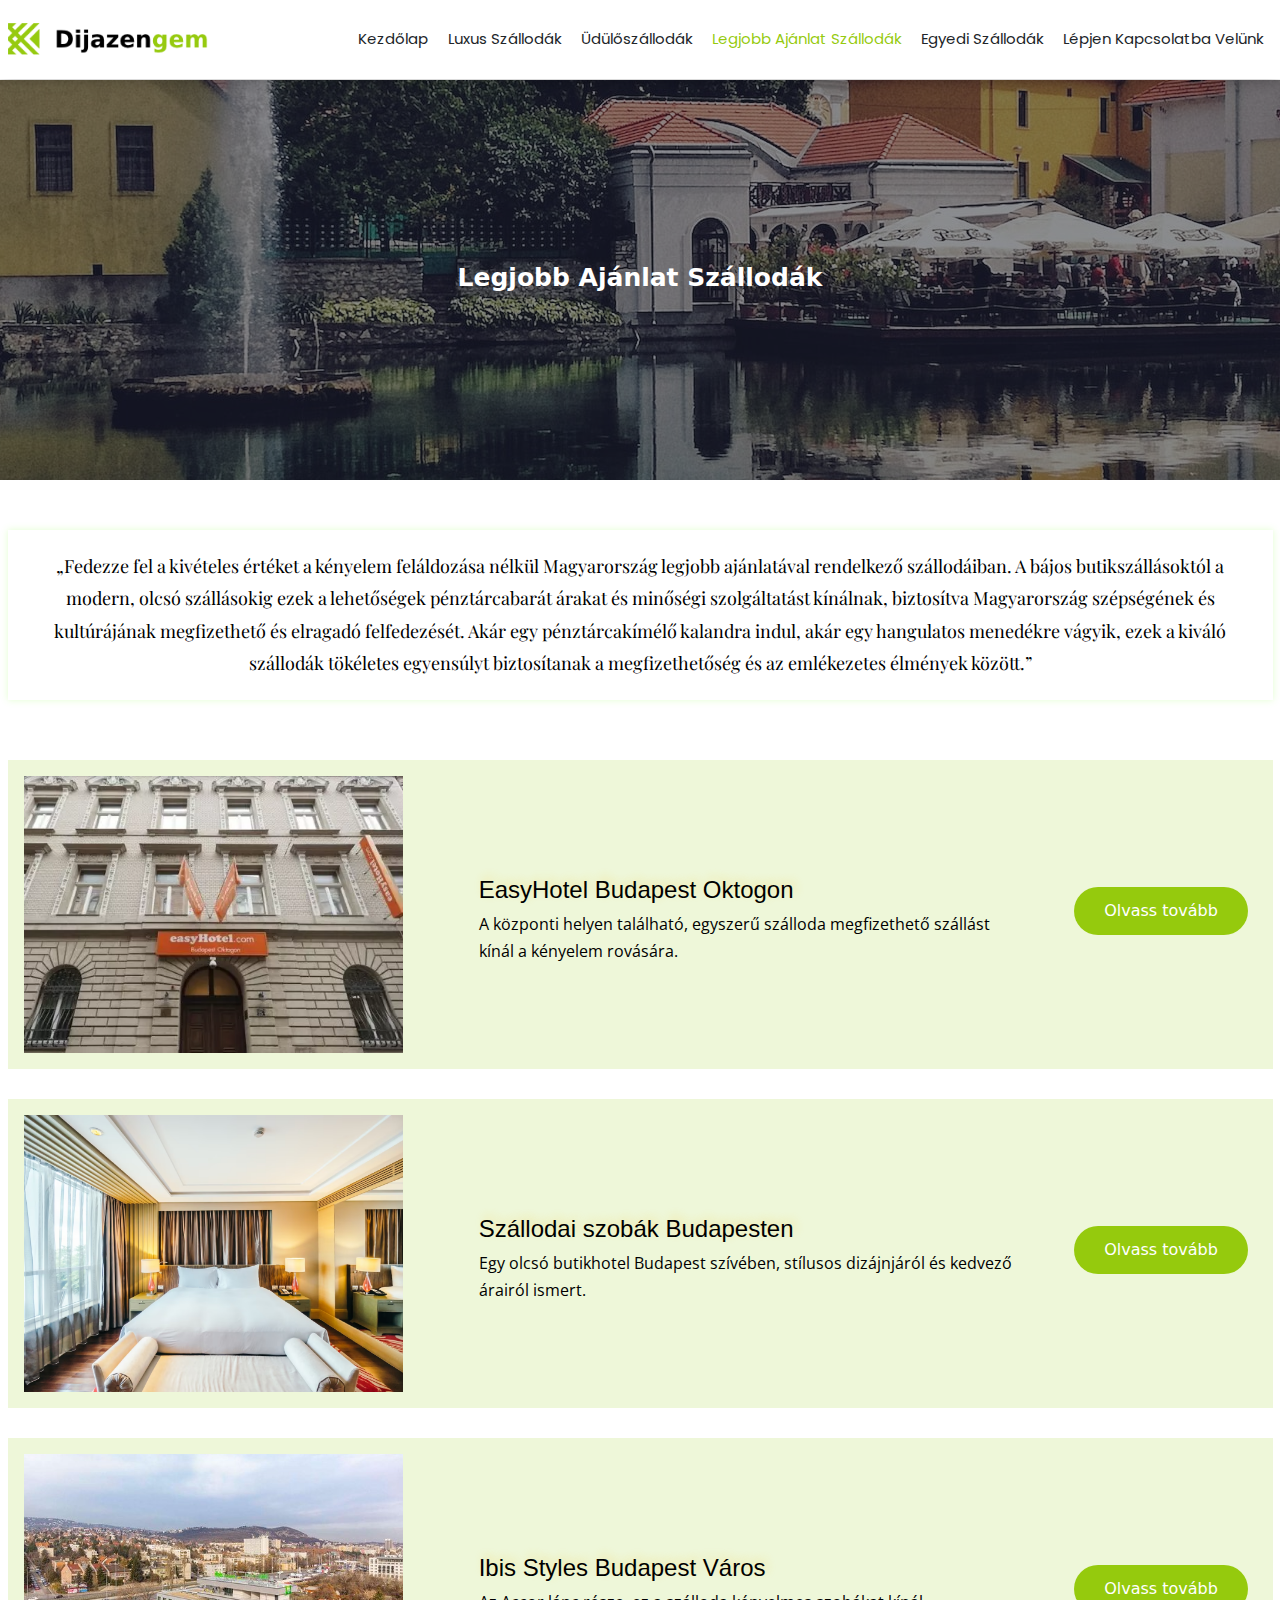
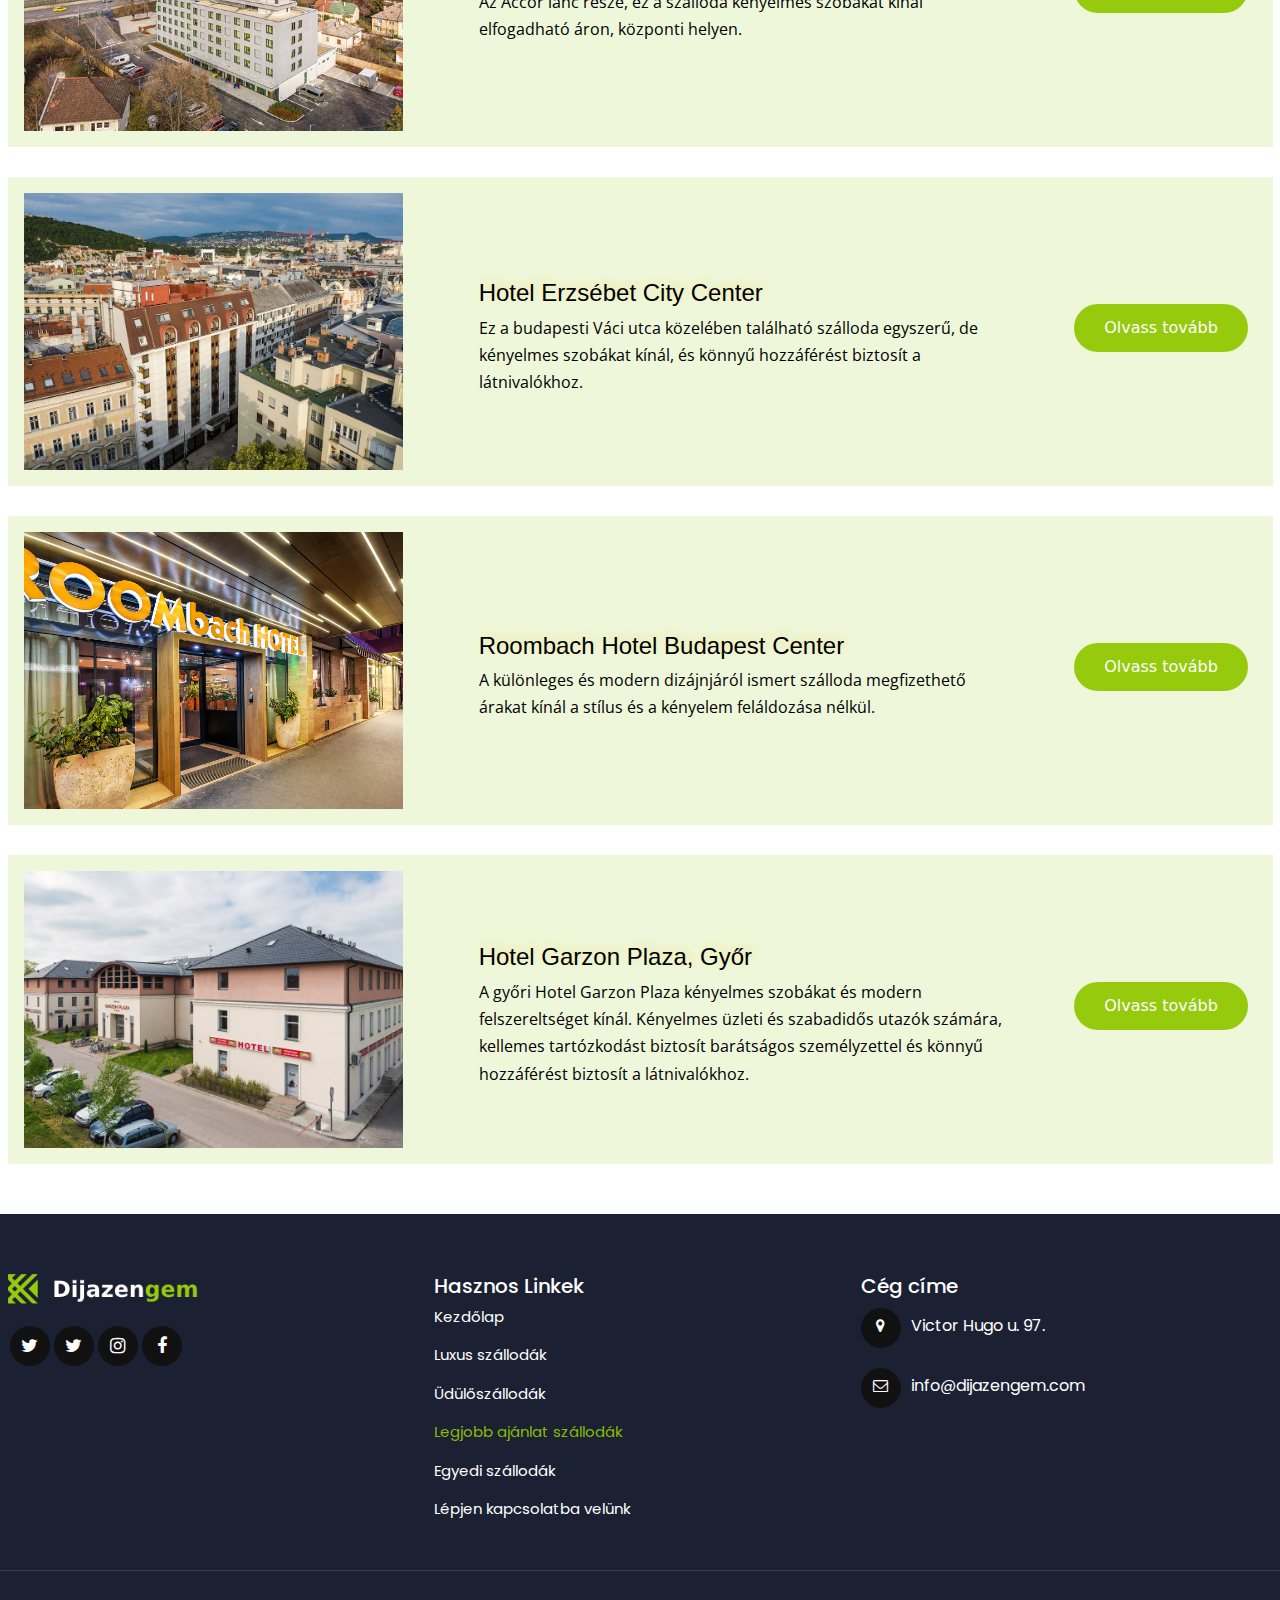
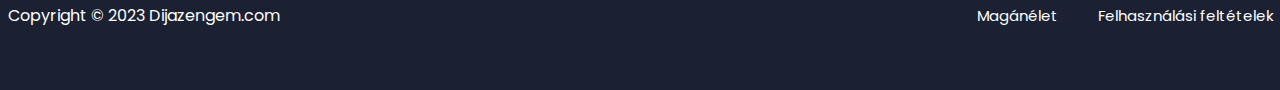
==== commit d2f56409: "d" ====
--- a/best-hotels.html
+++ b/best-hotels.html
@@ -281,6 +281,9 @@
                             <a class="icons instagram" href="#">
                                 <i class="fa fa-instagram" aria-hidden="true"></i>
                             </a>
+                            <a class="icons facebook" href="#">
+                                <i class="fa fa-facebook" aria-hidden="true"></i>
+                            </a>
                         </div>
                     </div>
                 </div>
--- a/css/style.css
+++ b/css/style.css
@@ -754,7 +754,7 @@
 
     section.dijazengem-dis .durch-inner p {
         font-family: 'Playfair Display', serif;
-        color: #677F8B;
+        color: #000;
         font-size: 18px;
         font-weight: 400;
         line-height: 1.8;
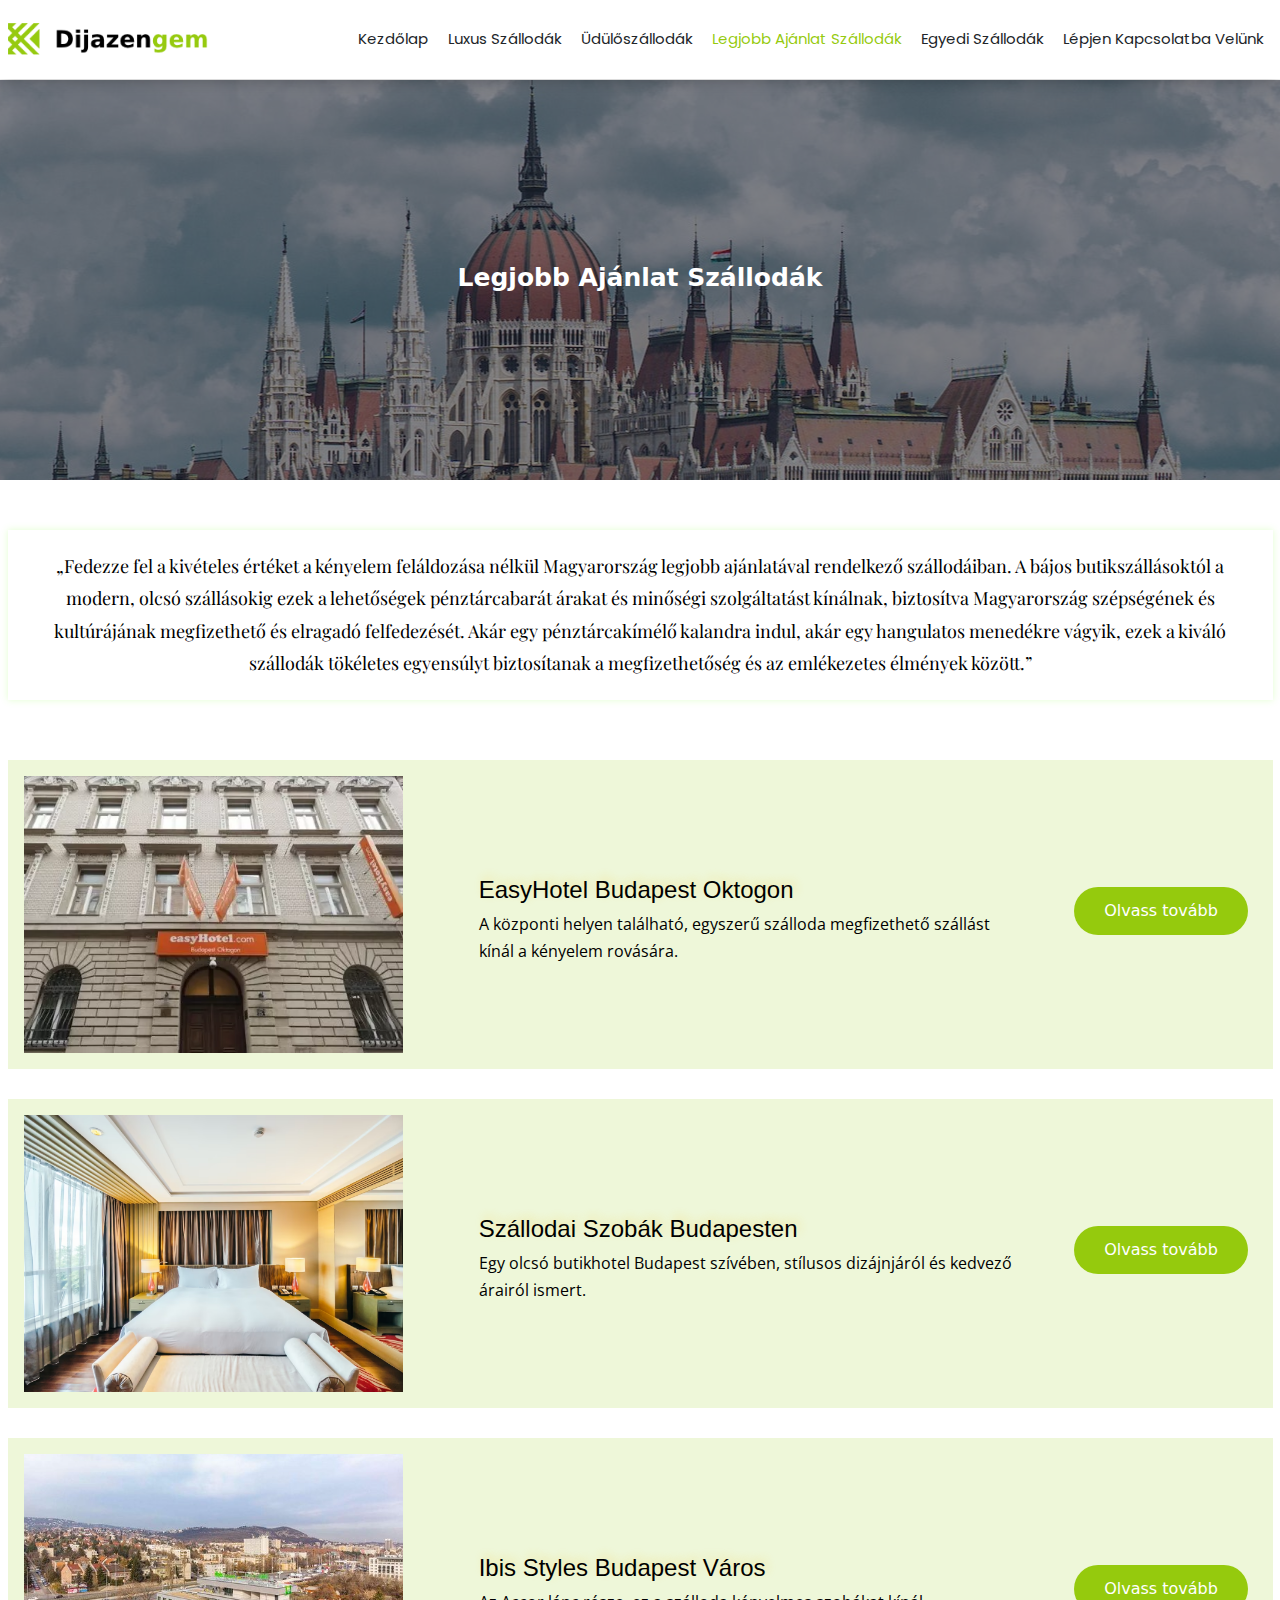
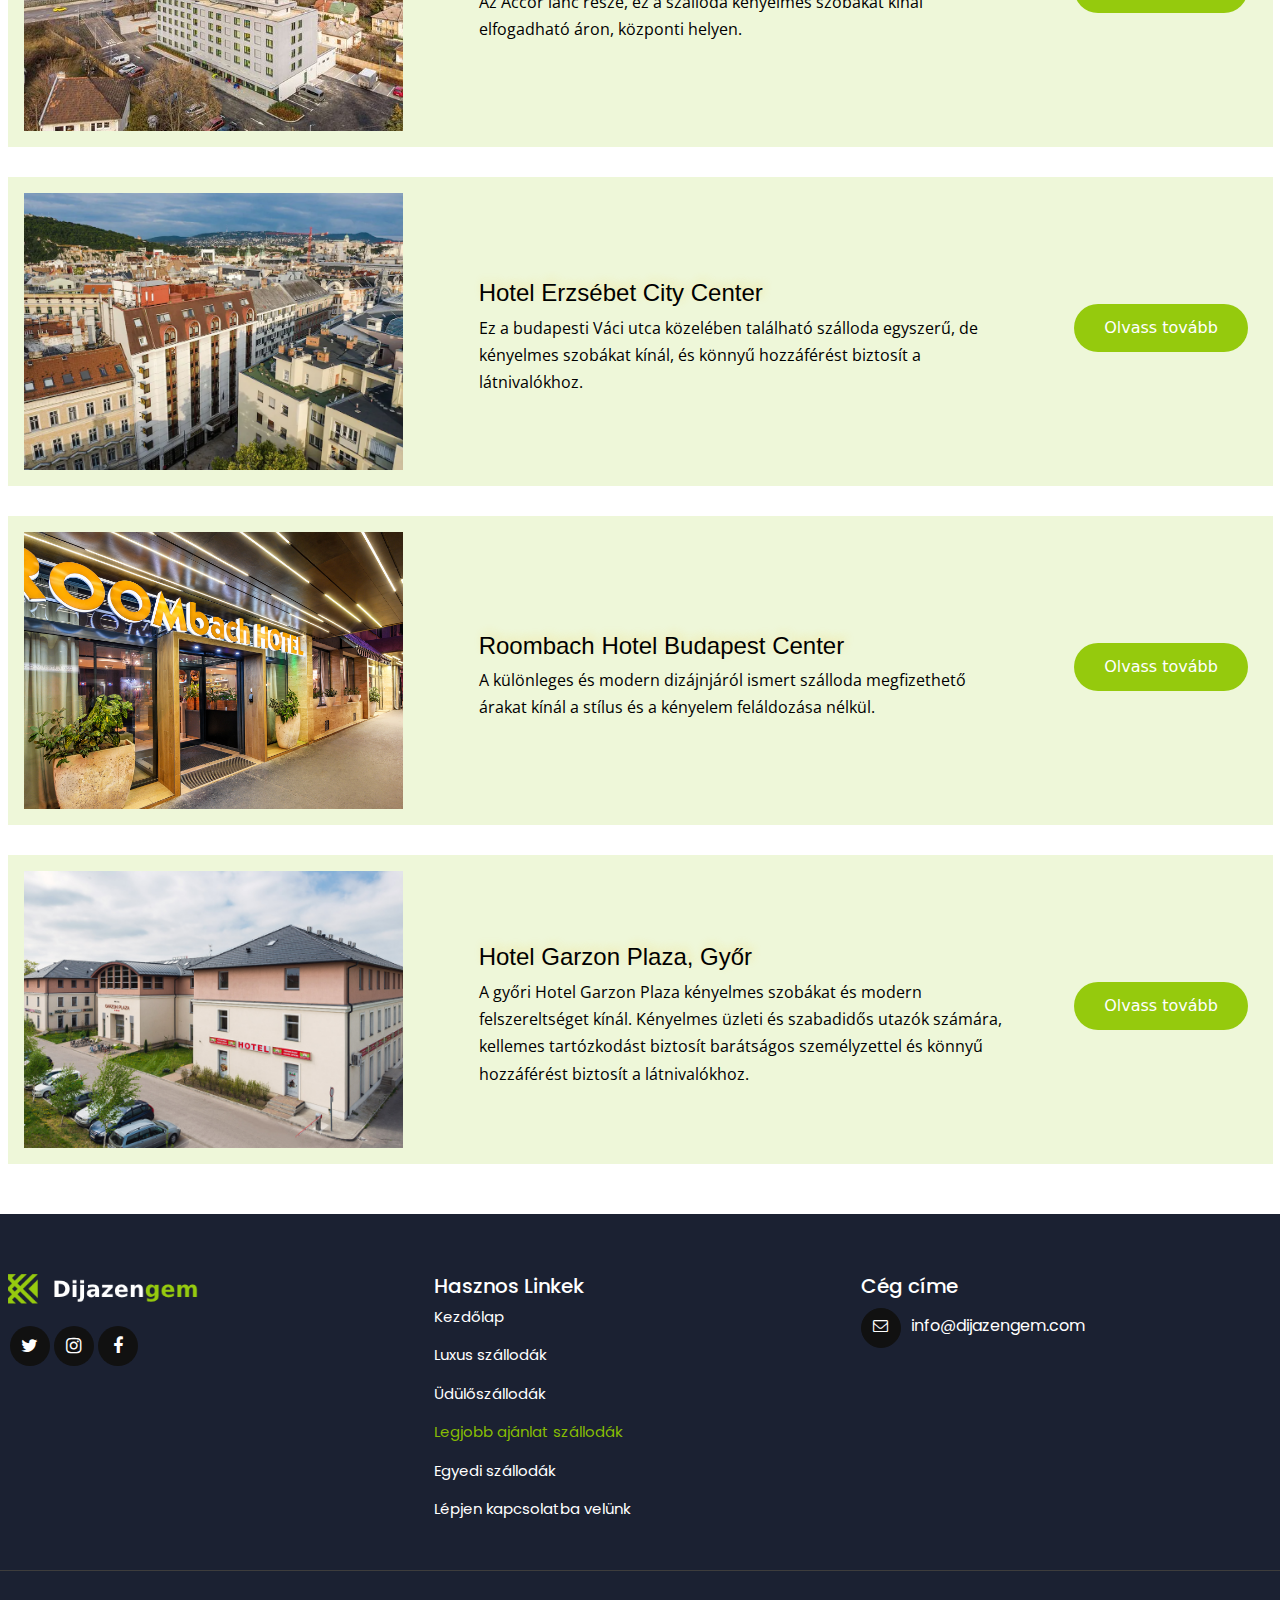
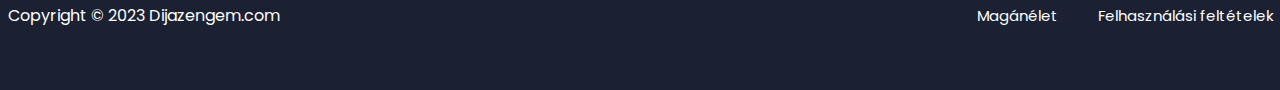
==== commit c5c879a8: "dfsd" ====
--- a/best-hotels.html
+++ b/best-hotels.html
@@ -275,9 +275,7 @@
                             <a class="icons twitter" href="#">
                                 <i class="fa fa-twitter" aria-hidden="true"></i>
                             </a>
-                            <a class="icons facebook" href="#">
-                                <i class="fa fa-twitter" aria-hidden="true"></i>
-                            </a>
+
                             <a class="icons instagram" href="#">
                                 <i class="fa fa-instagram" aria-hidden="true"></i>
                             </a>
@@ -307,9 +305,7 @@
                         </h2>
                         <div class="location">
                             <ul>
-                                <li><a href="#"><i class="fa fa-map-marker" aria-hidden="true"></i>Victor Hugo u.
-                                        97.</a>
-                                </li>
+
                                 <li><a href="mailto:nfo@dijazengem.com"><i class="fa fa-envelope-o"
                                             aria-hidden="true"></i>info@dijazengem.com </a></li>
                             </ul>
--- a/css/style.css
+++ b/css/style.css
@@ -324,6 +324,7 @@
         background-position: center;
         box-shadow: 0 1px 3px rgba(0, 0, 0, 0.12), 0 1px 10px rgba(0, 0, 0, 0.24);
         transition: all ease-in .15s;
+        object-fit: contain;
     }
 
     .wrapper:hover .image {
@@ -341,11 +342,15 @@
     }
 
     .i3 {
-        background: url(../images/Best-deal-Hotels.jpeg);
+        background: url(../images/Best-deal-Hotels.jpg);
+        background-position: center;
+        object-fit: contain;
     }
 
     .i4 {
-        background: url(../images/Unique-hotels.jpeg);
+        background: url(../images/Unique-hotels.jpg);
+        background-position: center;
+        object-fit: contain;
     }
 
 
@@ -652,7 +657,7 @@
 
     /* luxury-hotels page */
     .luxury-hotels {
-        background: url(../images/luxury-hotels-bner.jpg)no-repeat;
+        background: url(../images/Luxury--hotels.jpg)no-repeat;
         height: 400px;
         background-size: cover;
         background-position: center;
@@ -706,6 +711,7 @@
         font-size: 24px;
         text-shadow: 3px -4px 8px rgba(255, 200, 39, 0.3);
         margin-top: 20px;
+        text-transform: capitalize;
     }
 
     .text_hotel p {
@@ -728,8 +734,8 @@
     /* luxury-hotels page */
     /* section.luxury-hotels.resort */
     section.luxury-hotels.resort {
-        background: url(../images/bnr-2.jpg);
-        background-position: center;
+        background: url(../images/Resort-banner.jpg);
+        background-position: bottom;
     }
 
 
@@ -738,7 +744,7 @@
     }
 
     section.luxury-hotels.best-hotels {
-        background: url(../images/room_classic_header.jpg);
+        background: url(../images/bnr-2.jpg);
         background-position: center;
     }
 
--- a/css/responsive.css
+++ b/css/responsive.css
@@ -60,7 +60,7 @@
 
     .banner-btn.main {
         text-align: center;
-        padding: 0 0 40px;
+        padding:  30px 0;
     }
 
     .text_hotel {
@@ -135,4 +135,8 @@
     .second {
         margin-top: 0px;
     }
+
+    section.luxury-hotels.resort {
+        background-position: 100% 63%;
+    }
 }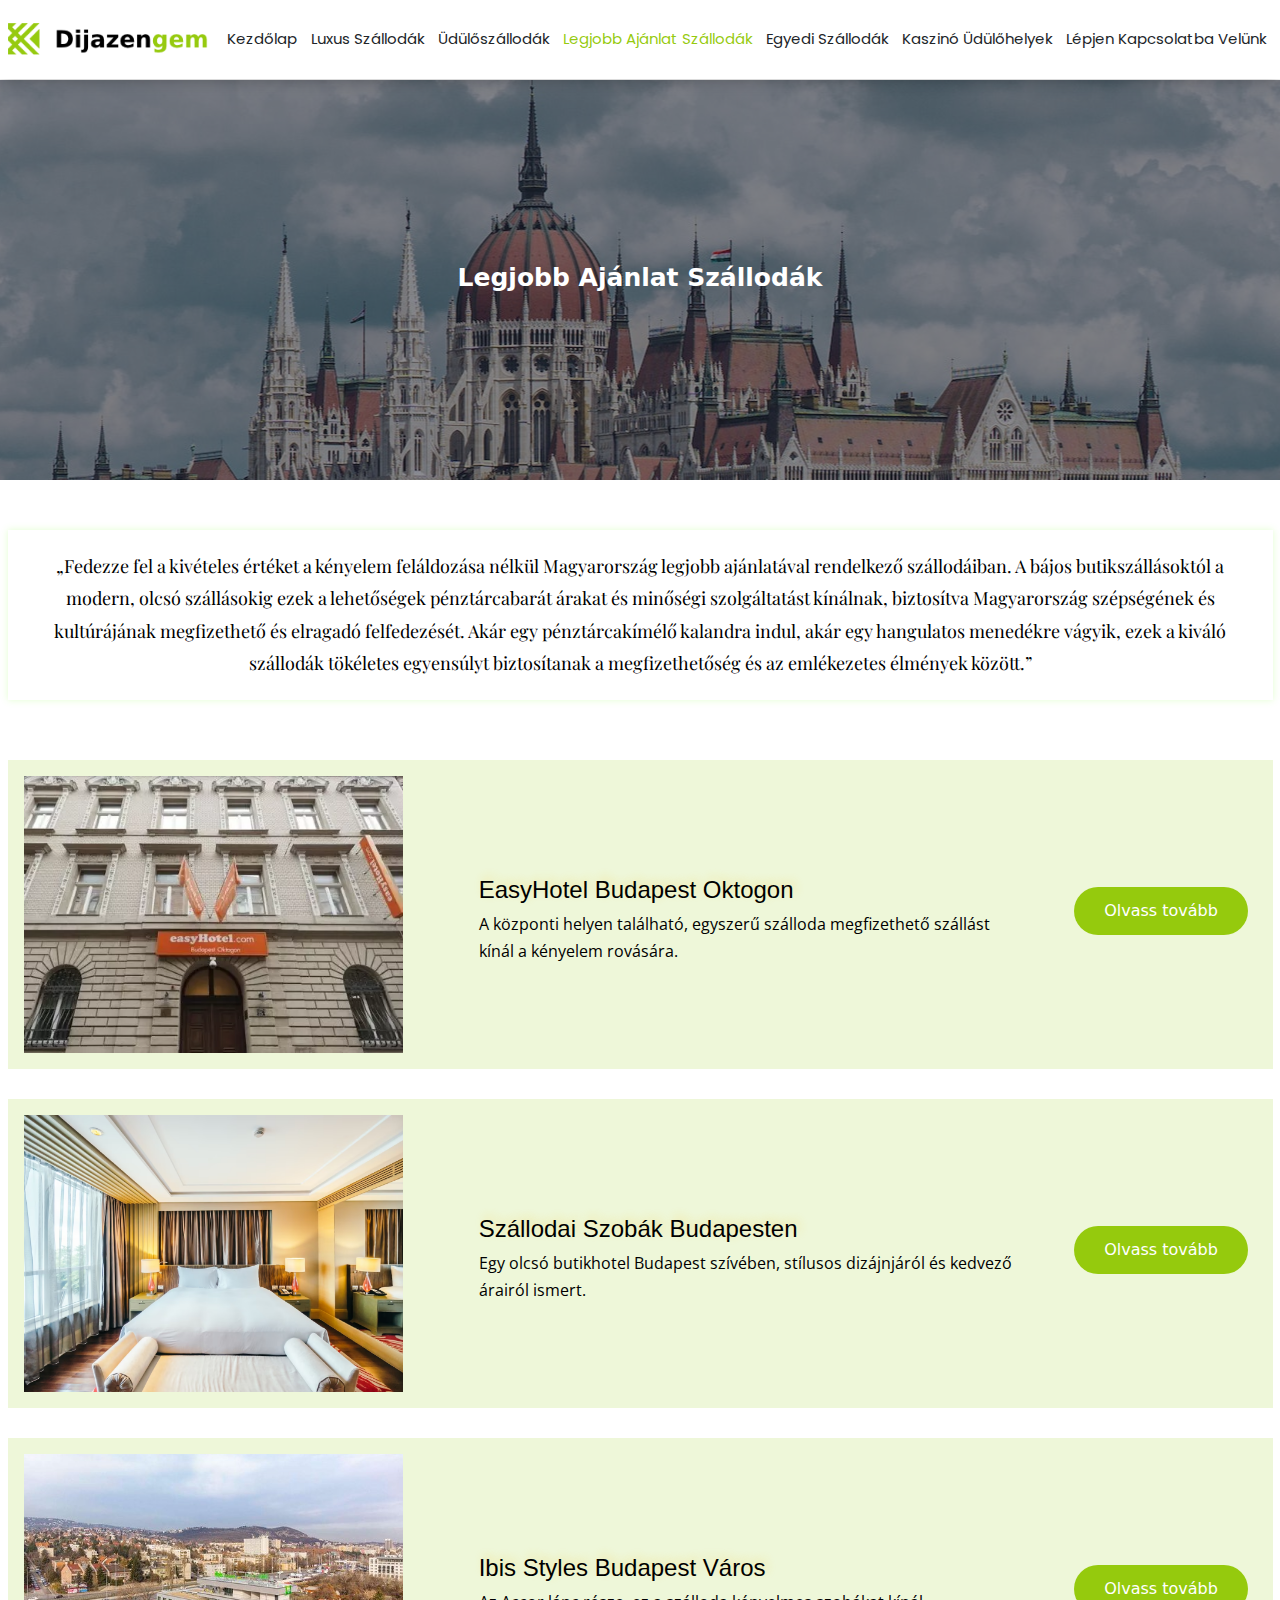
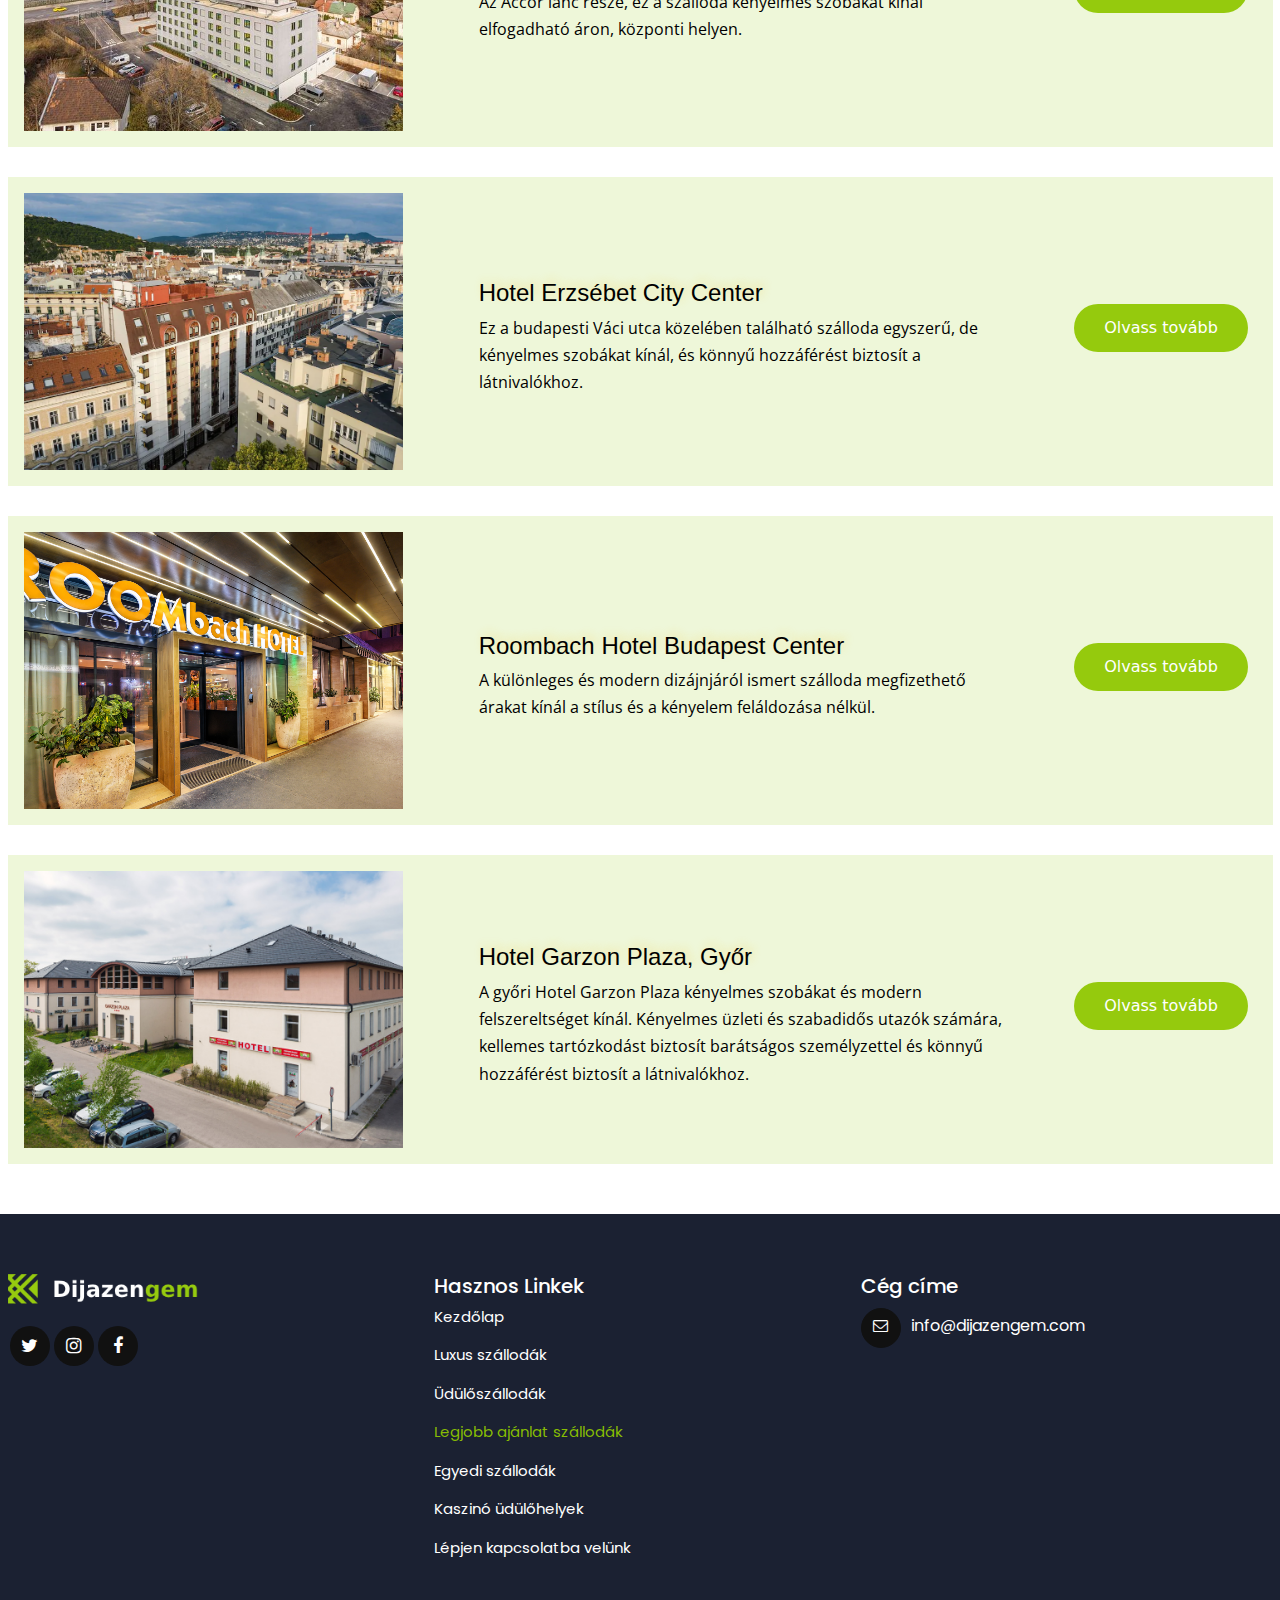
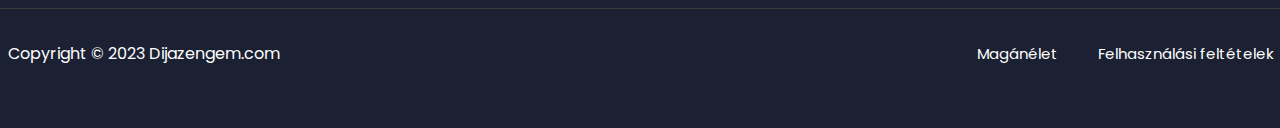
==== commit 2ca72233: "ssd" ====
--- a/best-hotels.html
+++ b/best-hotels.html
@@ -26,6 +26,7 @@
                     <li><a href="resort-hotels.html">Üdülőszállodák</a></li>
                     <li><a href="best-hotels.html" class="active-menu">Legjobb ajánlat szállodák</a></li>
                     <li><a href="unique-hotels.html">Egyedi szállodák</a></li>
+                    <li><a href="casino-resorts.html" class="">Kaszinó üdülőhelyek</a></li>
                     <li><a href="contact-us.html">Lépjen kapcsolatba velünk</a></li>
 
                 </ul>
@@ -295,7 +296,9 @@
                             <li><a href="resort-hotels.html">Üdülőszállodák</a></li>
                             <li><a href="best-hotels.html" class="active-menu">Legjobb ajánlat szállodák</a></li>
                             <li><a href="unique-hotels.html">Egyedi szállodák</a></li>
+                            <li><a href="casino-resorts.html" class="">Kaszinó üdülőhelyek</a></li>
                             <li><a href="contact-us.html">Lépjen kapcsolatba velünk</a></li>
+                            
                         </ul>
                     </div>
                 </div>
@@ -338,18 +341,27 @@
     <script src="js/bootstrap.js"></script>
     <script src="js/jquery.js"></script>
     <script>
-        $(document).y(function () {
+        $(document).ready(function () {
             $(".menu-toggle").click(function () {
                 $("body").addClass("toggle");
             });
         });
 
-        $(document).y(function () {
+        $(document).ready(function () {
             $(".closed-menu").click(function () {
                 $("body").removeClass("toggle");
             });
         });
     </script>
+    <script>
+        $(document).ready(function () {
+            $(window).scroll(function () {
+                var header = $("header");
+                header.toggleClass("sticky", $(window).scrollTop() > 0);
+            });
+        });
+
+    </script>
 </body>
 
 </html>--- a/css/style.css
+++ b/css/style.css
@@ -1,5 +1,5 @@
     /*global start*/
-    @import url('https://fonts.googleapis.com/css2?family=Poppins:ital,wght@0,300;0,400;0,500;0,600;0,700;0,800;1,300;1,400;1,500;1,600;1,700&display=swap');
+    @import url('https://fonts.googleapis.com/css2?family=Poppins:ital,wght@0,300;0,400;0,500;0,600;0, ;0,800;1,300;1,400;1,500;1,600;1, &display=swap');
     @import url('https://fonts.googleapis.com/css2?family=Open+Sans:ital,wght@0,300;0,400;0,500;0,600;0,700;1,400;1,500;1,700&display=swap');
     @import url('https://fonts.googleapis.com/css2?family=Playfair+Display:ital,wght@0,400;0,500;0,600;0,700;0,800;1,400;1,500;1,600;1,700&display=swap');
 
@@ -920,4 +920,20 @@
 
     body#best .luxury-card-inner:hover {
         box-shadow: 0 15px 45px 0 rgba(0, 0, 0, .31);
+    }
+    /*  26-09-23*/
+
+    .text_hotel h6{
+       font-size: 18px;
+       font-weight: 600 ;
+    }
+    .text_hotel h6 span{
+        font-weight: 400;
+    }
+
+    section.luxury-hotels.casino-resorts{
+        background: url(../images/casino.jpg)no-repeat;
+        background-position: center;
+        background-size: cover;
+
     }--- a/css/responsive.css
+++ b/css/responsive.css
@@ -1,4 +1,10 @@
-@media only screen and (max-width: 1300px) and (min-width: 1199px) {}
+@media only screen and (max-width: 1300px){
+    .site-nav li a {
+
+        padding: 0.8rem 7px;
+
+    }
+}
 
 @media screen and (max-width:1199px) {
 
@@ -12,6 +18,9 @@
         height: 500px;
 
     }
+    body#unique .default-btn {
+        padding: 12px 25px;
+    }   
 
     .site-nav {
         position: fixed;
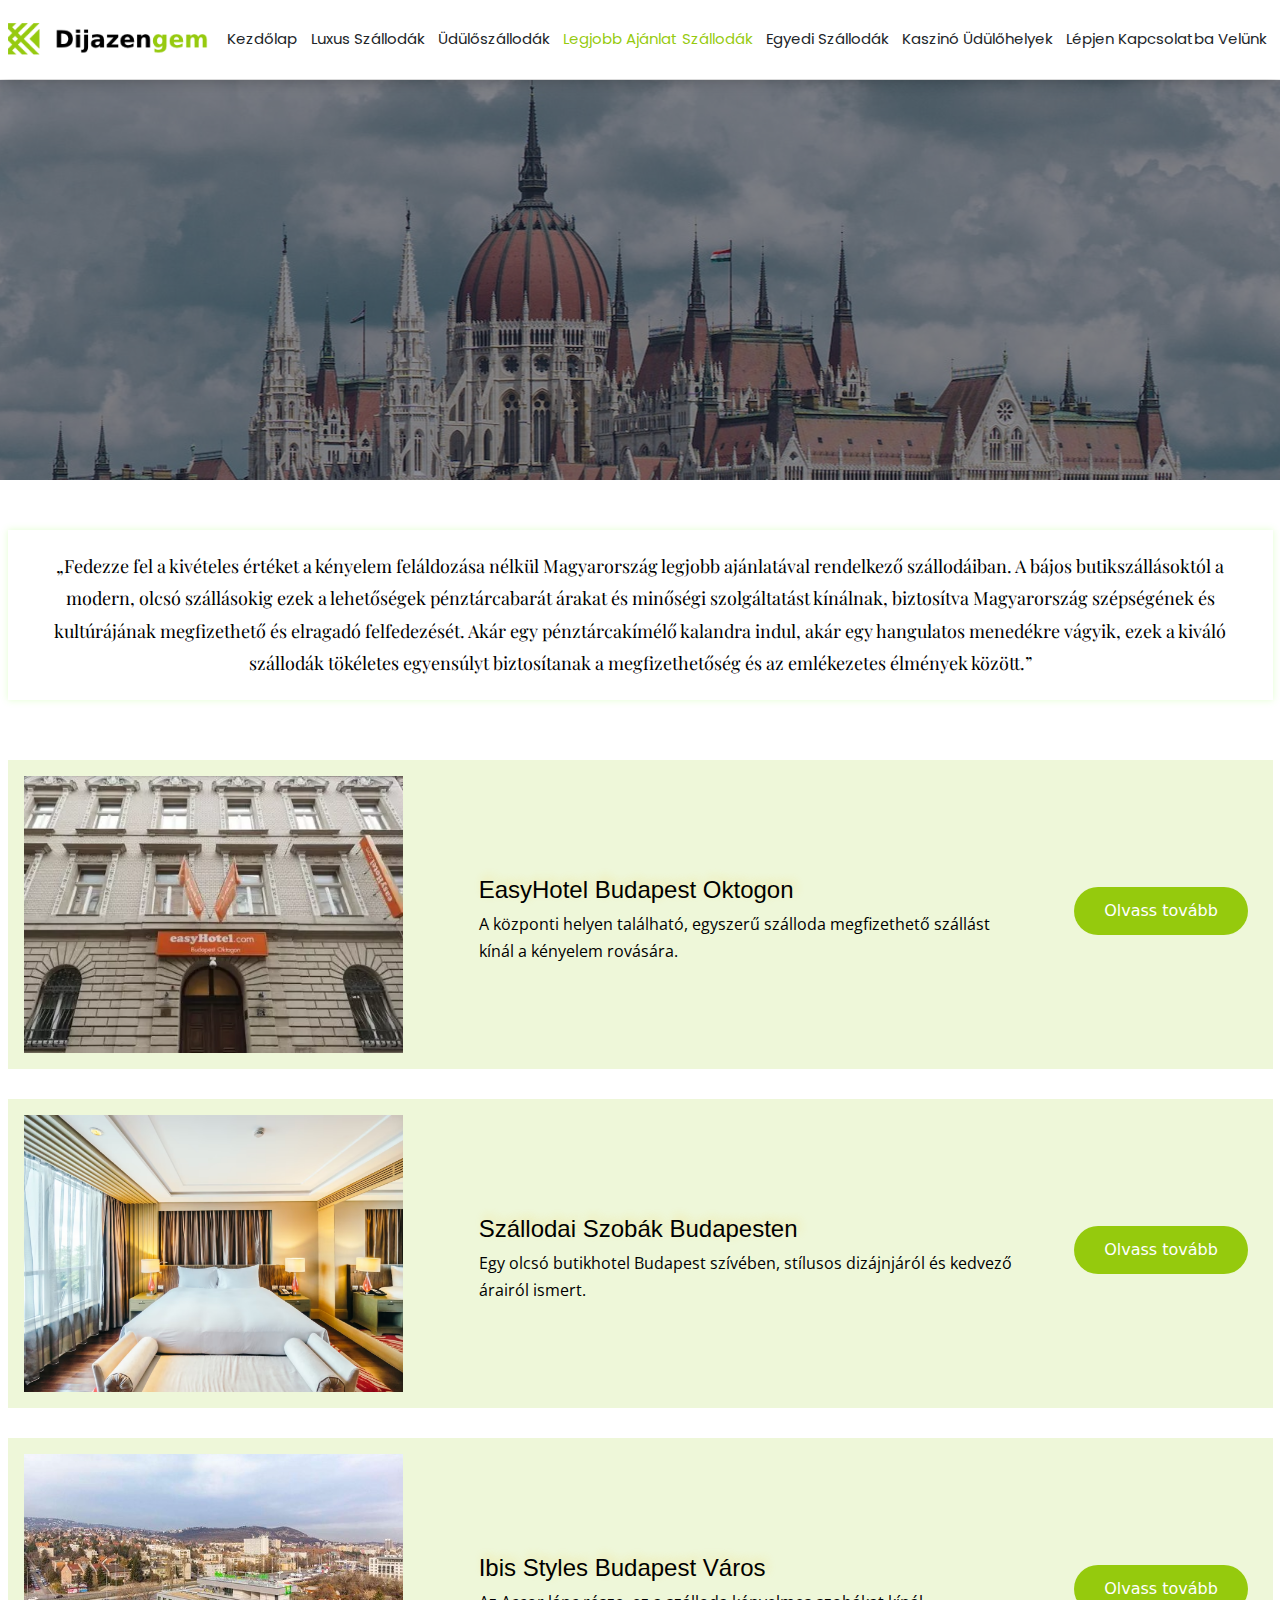
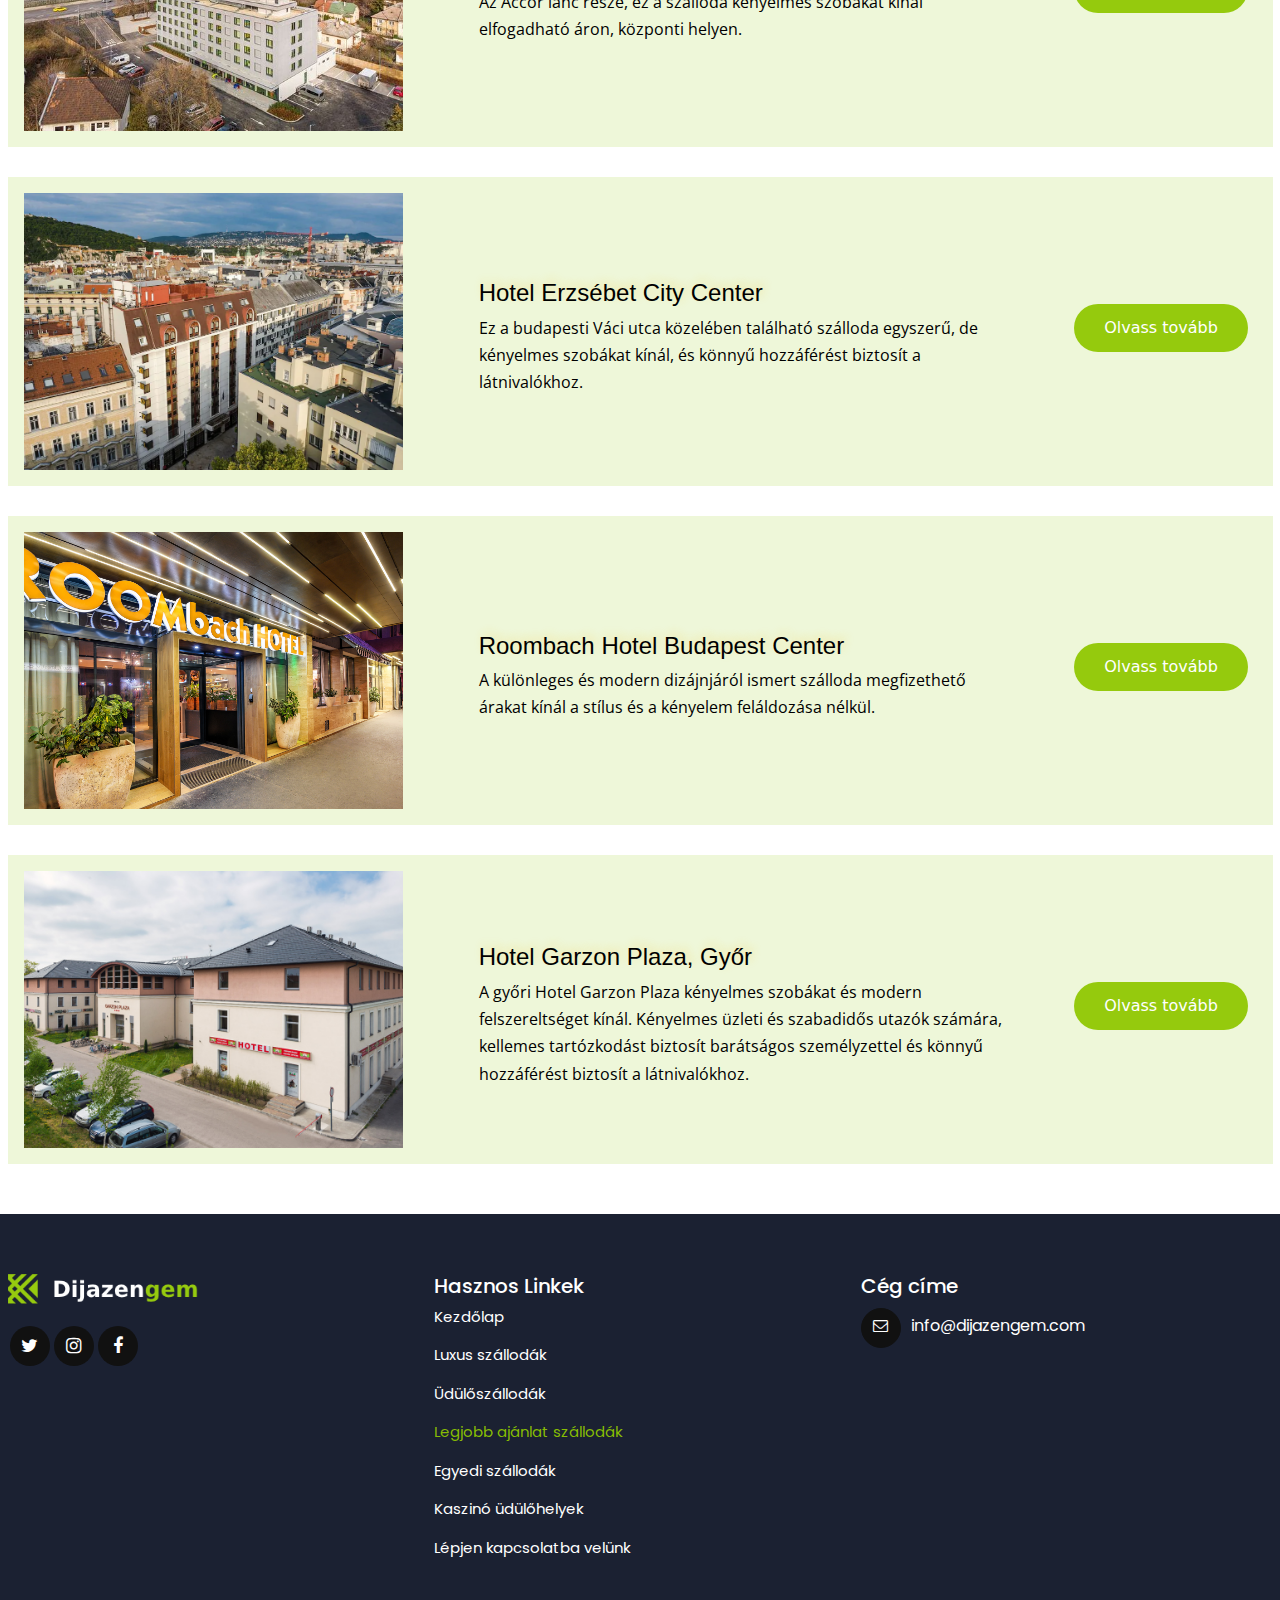
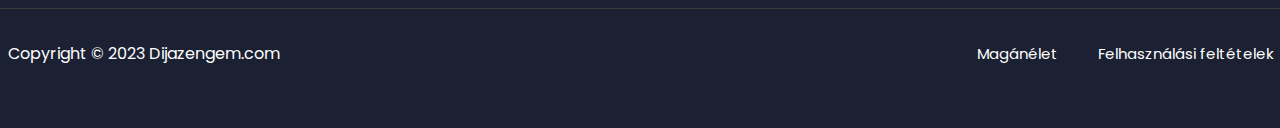
==== commit bc273673: "sdsd" ====
--- a/best-hotels.html
+++ b/best-hotels.html
@@ -45,9 +45,9 @@
     <!-- Banner Section -->
     <section class="luxury-hotels best-hotels">
         <div class="container">
-            <div class="bnr-iner">
+            <!-- <div class="bnr-iner">
                 <h1>Legjobb Ajánlat Szállodák</h1>
-            </div>
+            </div> -->
         </div>
     </section>
     <!-- Banner Section -->
--- a/css/style.css
+++ b/css/style.css
@@ -154,7 +154,7 @@
         background: url(../images/home-bnr.jpg) no-repeat;
         background-position: center;
         background-size: cover;
-        height: 800px;
+        height: 600px;
         display: flex;
         align-items: center;
         object-fit: cover;
@@ -924,11 +924,13 @@
     /*  26-09-23*/
 
     .text_hotel h6{
-       font-size: 18px;
-       font-weight: 600 ;
+       font-size: 20px;
+       font-weight: 700 ;
+       margin: 12px 0;
     }
     .text_hotel h6 span{
-        font-weight: 400;
+        font-weight: 500;
+        font-size: 18px;
     }
 
     section.luxury-hotels.casino-resorts{
